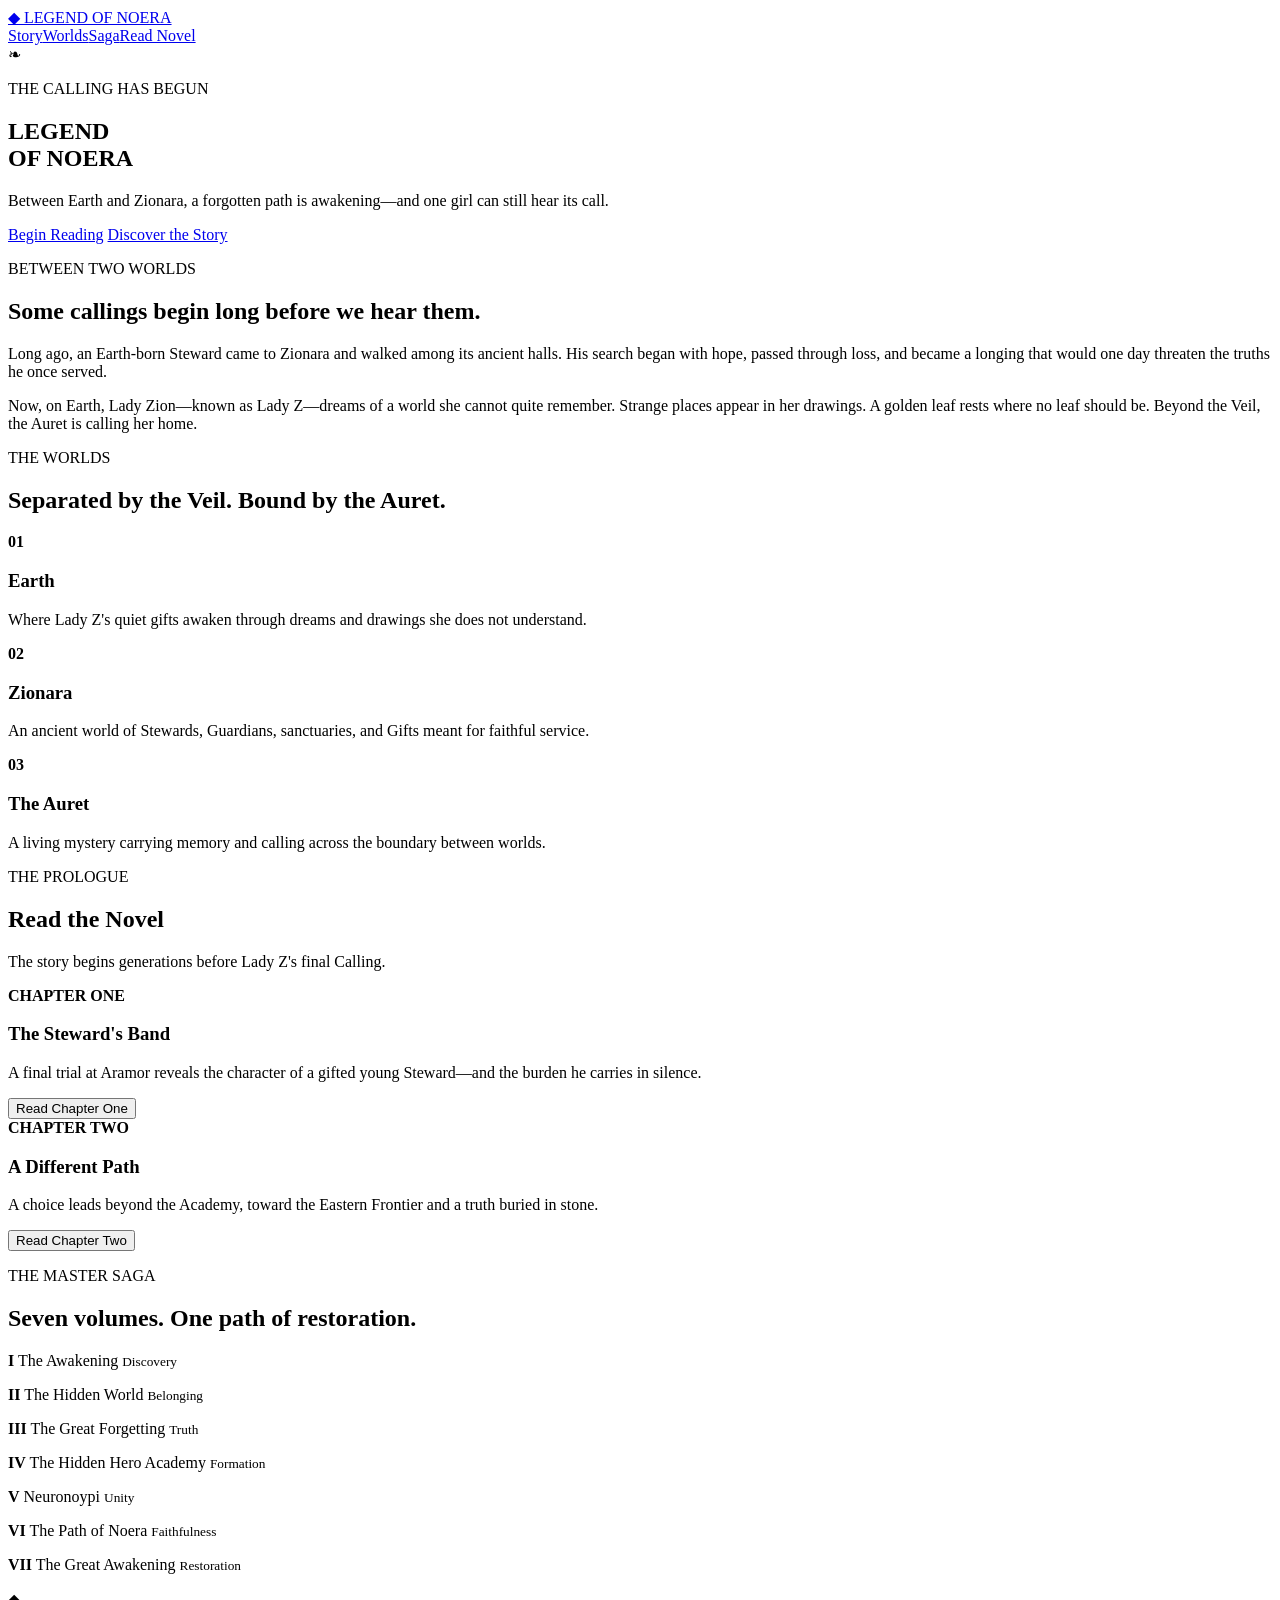
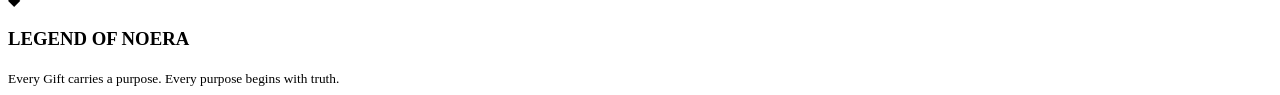
==== index.html @ 3224d9e4 "Add index.html for the Legend of Noera website" ====
<!doctype html><html lang="en"><head><meta charset="utf-8"><meta name="viewport" content="width=device-width,initial-scale=1"><meta name="theme-color" content="#071a21"><meta name="description" content="Official Legend of Noera website"><title>Legend of Noera</title><link rel="stylesheet" href="styles.css"></head><body>
<header><a href="#home">◆ LEGEND OF NOERA</a><nav><a href="#story">Story</a><a href="#worlds">Worlds</a><a href="#saga">Saga</a><a href="#read">Read Novel</a></nav></header>
<main><section id="home" class="hero"><div class="auret">❧</div><div><p class="eyebrow">THE CALLING HAS BEGUN</p><h1>LEGEND<br><span>OF NOERA</span></h1><p class="lead">Between Earth and Zionara, a forgotten path is awakening—and one girl can still hear its call.</p><p><a class="button" href="#read">Begin Reading</a> <a class="ghost" href="#story">Discover the Story</a></p></div></section>
<section id="story" class="light center"><p class="eyebrow">BETWEEN TWO WORLDS</p><h2>Some callings begin long before we hear them.</h2><p>Long ago, an Earth-born Steward came to Zionara and walked among its ancient halls. His search began with hope, passed through loss, and became a longing that would one day threaten the truths he once served.</p><p>Now, on Earth, Lady Zion—known as Lady Z—dreams of a world she cannot quite remember. Strange places appear in her drawings. A golden leaf rests where no leaf should be. Beyond the Veil, the Auret is calling her home.</p></section>
<section id="worlds" class="dark center"><p class="eyebrow">THE WORLDS</p><h2>Separated by the Veil. Bound by the Auret.</h2><div class="cards"><article><b>01</b><h3>Earth</h3><p>Where Lady Z's quiet gifts awaken through dreams and drawings she does not understand.</p></article><article><b>02</b><h3>Zionara</h3><p>An ancient world of Stewards, Guardians, sanctuaries, and Gifts meant for faithful service.</p></article><article><b>03</b><h3>The Auret</h3><p>A living mystery carrying memory and calling across the boundary between worlds.</p></article></div></section>
<section id="read" class="read center"><p class="eyebrow">THE PROLOGUE</p><h2>Read the Novel</h2><p>The story begins generations before Lady Z's final Calling.</p><div class="books"><article><b>CHAPTER ONE</b><h3>The Steward's Band</h3><p>A final trial at Aramor reveals the character of a gifted young Steward—and the burden he carries in silence.</p><button data-chapter="1">Read Chapter One</button></article><article><b>CHAPTER TWO</b><h3>A Different Path</h3><p>A choice leads beyond the Academy, toward the Eastern Frontier and a truth buried in stone.</p><button data-chapter="2">Read Chapter Two</button></article></div></section>
<section id="saga" class="light center"><p class="eyebrow">THE MASTER SAGA</p><h2>Seven volumes. One path of restoration.</h2><div class="volumes"><p><b>I</b> The Awakening <small>Discovery</small></p><p><b>II</b> The Hidden World <small>Belonging</small></p><p><b>III</b> The Great Forgetting <small>Truth</small></p><p><b>IV</b> The Hidden Hero Academy <small>Formation</small></p><p><b>V</b> Neuronoypi <small>Unity</small></p><p><b>VI</b> The Path of Noera <small>Faithfulness</small></p><p><b>VII</b> The Great Awakening <small>Restoration</small></p></div></section></main>
<dialog id="reader"><div class="reader-head"><div><small id="chapter-label"></small><h2 id="chapter-title"></h2></div><button id="close">×</button></div><div class="audio"><select id="voice"><option value="female-warm">Female — Warm</option><option value="female-clear">Female — Clear</option><option value="male-deep">Male — Deep</option><option value="male-gentle">Male — Gentle</option></select><button id="listen">▶ Listen</button><button id="pause">Pause</button><button id="stop">Stop</button></div><article id="page-text"></article><div class="pager"><button id="prev">← Previous</button><span id="page-count"></span><button id="next">Next →</button></div></dialog>
<footer>◆<h3>LEGEND OF NOERA</h3><small>Every Gift carries a purpose. Every purpose begins with truth.</small></footer><script src="app.js"></script></body></html>
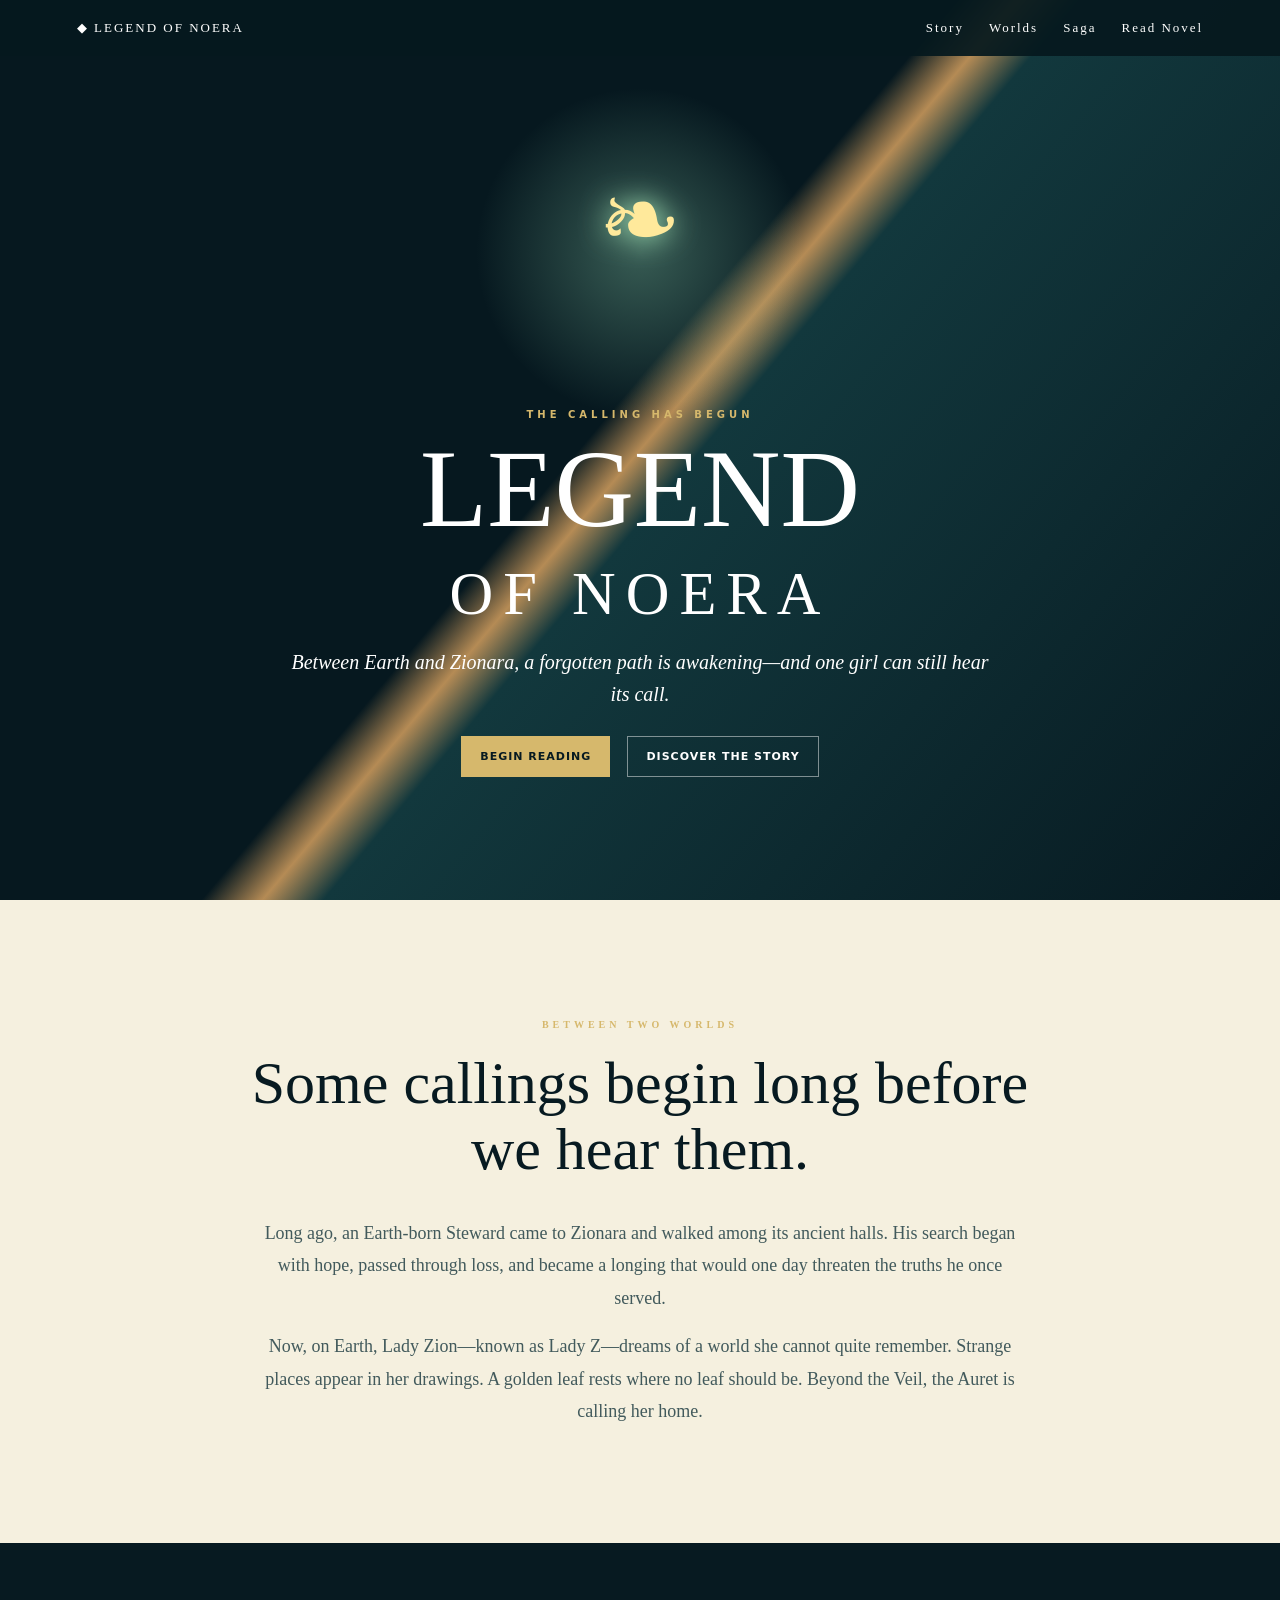
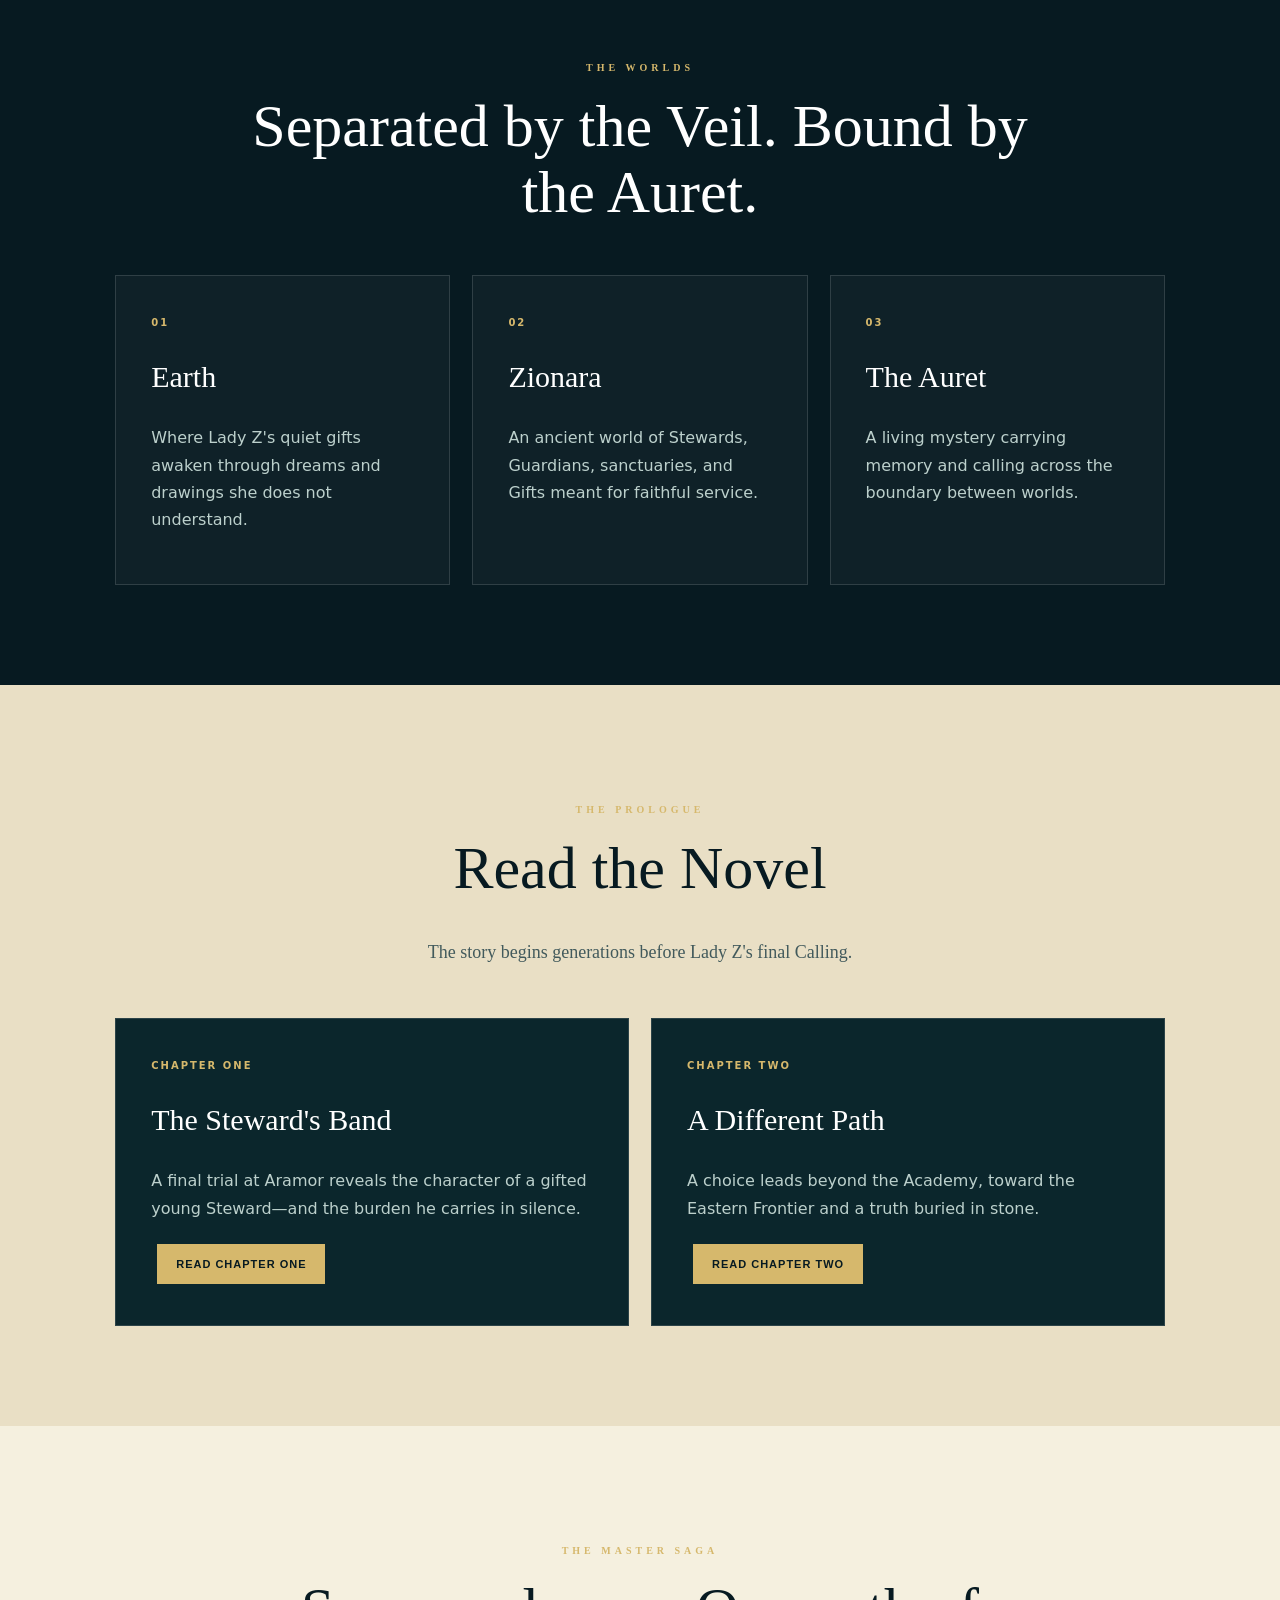
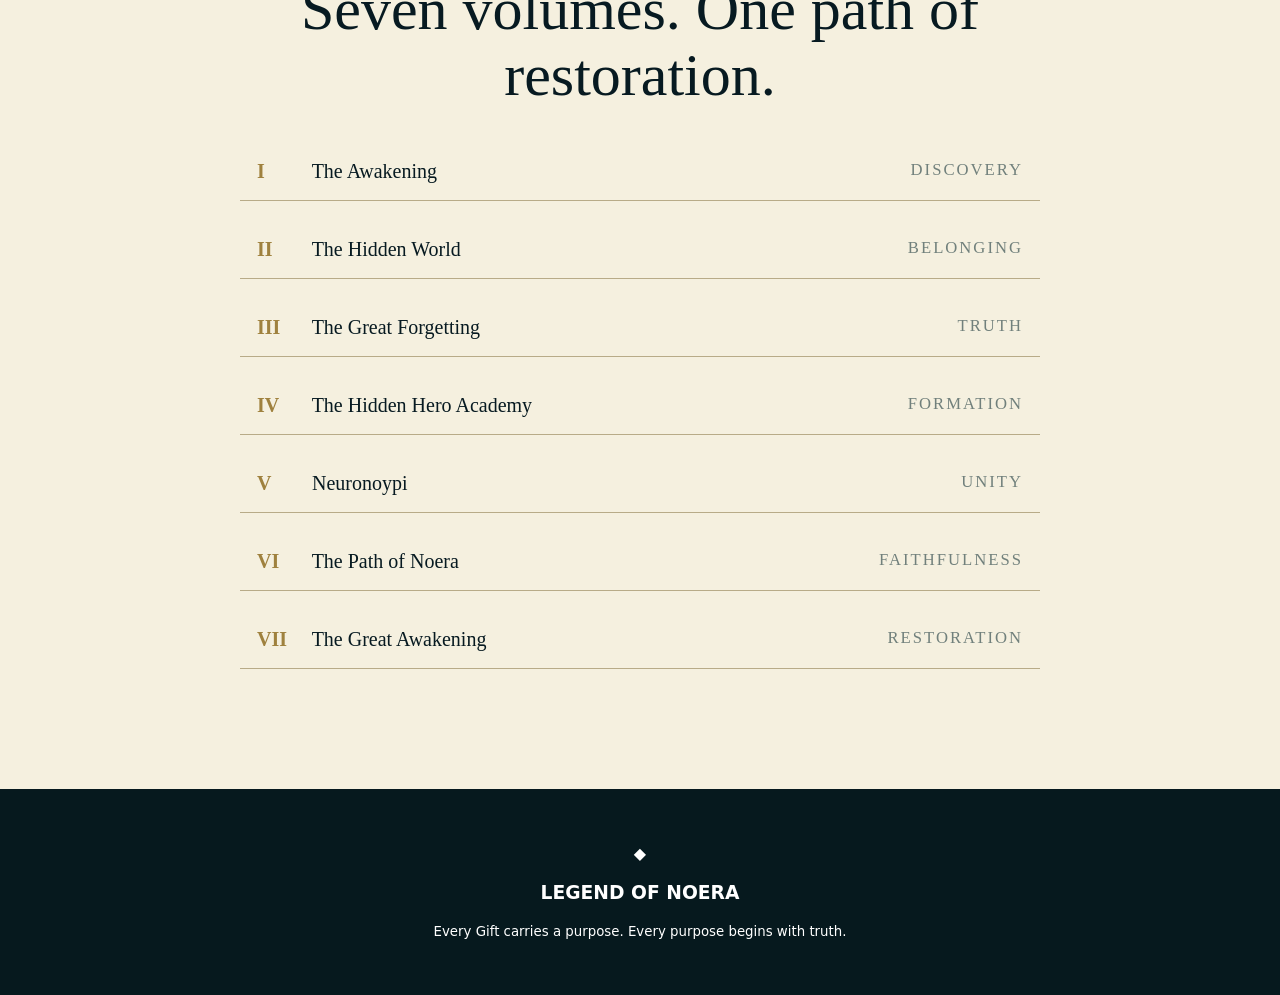
==== commit 647d9b27: "Add reliable audio controls and voice status" ====
--- a/index.html
+++ b/index.html
@@ -1,9 +1,9 @@
-<!doctype html><html lang="en"><head><meta charset="utf-8"><meta name="viewport" content="width=device-width,initial-scale=1"><meta name="theme-color" content="#071a21"><meta name="description" content="Official Legend of Noera website"><title>Legend of Noera</title><link rel="stylesheet" href="styles.css"></head><body>
+<!doctype html><html lang="en"><head><meta charset="utf-8"><meta name="viewport" content="width=device-width,initial-scale=1"><meta name="theme-color" content="#071a21"><meta name="description" content="Official Legend of Noera website"><title>Legend of Noera</title><link rel="stylesheet" href="styles.css"><link rel="stylesheet" href="reader-fixes.css"></head><body>
 <header><a href="#home">◆ LEGEND OF NOERA</a><nav><a href="#story">Story</a><a href="#worlds">Worlds</a><a href="#saga">Saga</a><a href="#read">Read Novel</a></nav></header>
 <main><section id="home" class="hero"><div class="auret">❧</div><div><p class="eyebrow">THE CALLING HAS BEGUN</p><h1>LEGEND<br><span>OF NOERA</span></h1><p class="lead">Between Earth and Zionara, a forgotten path is awakening—and one girl can still hear its call.</p><p><a class="button" href="#read">Begin Reading</a> <a class="ghost" href="#story">Discover the Story</a></p></div></section>
 <section id="story" class="light center"><p class="eyebrow">BETWEEN TWO WORLDS</p><h2>Some callings begin long before we hear them.</h2><p>Long ago, an Earth-born Steward came to Zionara and walked among its ancient halls. His search began with hope, passed through loss, and became a longing that would one day threaten the truths he once served.</p><p>Now, on Earth, Lady Zion—known as Lady Z—dreams of a world she cannot quite remember. Strange places appear in her drawings. A golden leaf rests where no leaf should be. Beyond the Veil, the Auret is calling her home.</p></section>
 <section id="worlds" class="dark center"><p class="eyebrow">THE WORLDS</p><h2>Separated by the Veil. Bound by the Auret.</h2><div class="cards"><article><b>01</b><h3>Earth</h3><p>Where Lady Z's quiet gifts awaken through dreams and drawings she does not understand.</p></article><article><b>02</b><h3>Zionara</h3><p>An ancient world of Stewards, Guardians, sanctuaries, and Gifts meant for faithful service.</p></article><article><b>03</b><h3>The Auret</h3><p>A living mystery carrying memory and calling across the boundary between worlds.</p></article></div></section>
 <section id="read" class="read center"><p class="eyebrow">THE PROLOGUE</p><h2>Read the Novel</h2><p>The story begins generations before Lady Z's final Calling.</p><div class="books"><article><b>CHAPTER ONE</b><h3>The Steward's Band</h3><p>A final trial at Aramor reveals the character of a gifted young Steward—and the burden he carries in silence.</p><button data-chapter="1">Read Chapter One</button></article><article><b>CHAPTER TWO</b><h3>A Different Path</h3><p>A choice leads beyond the Academy, toward the Eastern Frontier and a truth buried in stone.</p><button data-chapter="2">Read Chapter Two</button></article></div></section>
 <section id="saga" class="light center"><p class="eyebrow">THE MASTER SAGA</p><h2>Seven volumes. One path of restoration.</h2><div class="volumes"><p><b>I</b> The Awakening <small>Discovery</small></p><p><b>II</b> The Hidden World <small>Belonging</small></p><p><b>III</b> The Great Forgetting <small>Truth</small></p><p><b>IV</b> The Hidden Hero Academy <small>Formation</small></p><p><b>V</b> Neuronoypi <small>Unity</small></p><p><b>VI</b> The Path of Noera <small>Faithfulness</small></p><p><b>VII</b> The Great Awakening <small>Restoration</small></p></div></section></main>
-<dialog id="reader"><div class="reader-head"><div><small id="chapter-label"></small><h2 id="chapter-title"></h2></div><button id="close">×</button></div><div class="audio"><select id="voice"><option value="female-warm">Female — Warm</option><option value="female-clear">Female — Clear</option><option value="male-deep">Male — Deep</option><option value="male-gentle">Male — Gentle</option></select><button id="listen">▶ Listen</button><button id="pause">Pause</button><button id="stop">Stop</button></div><article id="page-text"></article><div class="pager"><button id="prev">← Previous</button><span id="page-count"></span><button id="next">Next →</button></div></dialog>
+<dialog id="reader"><div class="reader-head"><div><small id="chapter-label"></small><h2 id="chapter-title"></h2></div><button id="close" type="button" aria-label="Close reader">×</button></div><div class="audio"><select id="voice" aria-label="Choose narrator"><option value="female-warm">Female — Warm</option><option value="female-clear">Female — Clear</option><option value="male-deep">Male — Deep</option><option value="male-gentle">Male — Gentle</option></select><button id="listen" type="button">▶ Listen</button><button id="pause" type="button">Pause</button><button id="stop" type="button">Stop</button><small id="voice-note"></small></div><article id="page-text"></article><div class="pager"><button id="prev" type="button">← Previous</button><span id="page-count"></span><button id="next" type="button">Next →</button></div></dialog>
 <footer>◆<h3>LEGEND OF NOERA</h3><small>Every Gift carries a purpose. Every purpose begins with truth.</small></footer><script src="app.js"></script></body></html>
--- a/styles.css
+++ b/styles.css
@@ -0,0 +1 @@
+:root{--ink:#071a21;--gold:#d6b86c;--cream:#f5f0df}*{box-sizing:border-box}html{scroll-behavior:smooth}body{margin:0;background:var(--cream);color:var(--ink);font-family:system-ui,sans-serif}header{position:fixed;z-index:5;inset:0 0 auto;display:flex;justify-content:space-between;padding:20px 6vw;background:#06191eee}header a{color:white;text-decoration:none;font:13px Georgia;letter-spacing:2px}nav{display:flex;gap:25px}.hero{min-height:100svh;display:grid;place-items:center;text-align:center;color:white;padding:100px 22px 40px;background:radial-gradient(circle at 50% 28%,#9be5be55,transparent 18%),linear-gradient(130deg,#06181f 0 47%,#b58b55 50%,#12383d 53%,#071920 100%)}.auret{font-size:100px;color:#ffe99b;text-shadow:0 0 30px #baffcb}.eyebrow{color:var(--gold)!important;font-size:10px!important;font-weight:bold!important;letter-spacing:4px}.hero h1{font:clamp(55px,10vw,110px)/.8 Georgia;margin:25px}.hero h1 span{font-size:.55em;letter-spacing:10px}.lead{max-width:700px;font:italic 20px/1.6 Georgia}.button,.ghost,button{display:inline-block;padding:13px 18px;margin:6px;text-decoration:none;text-transform:uppercase;letter-spacing:1px;font-size:11px;font-weight:bold;cursor:pointer}.button,.books button{background:var(--gold);color:var(--ink);border:1px solid var(--gold)}.ghost{color:white;border:1px solid #ffffff77}.light,.dark,.read{padding:100px max(22px,9vw)}.center{text-align:center}.center>p{max-width:760px;margin:16px auto;font:18px/1.8 Georgia;color:#425a5c}.center h2{font:clamp(35px,5vw,60px)/1.1 Georgia;max-width:850px;margin:15px auto 35px}.dark{background:var(--ink);color:white}.cards,.books{display:grid;grid-template-columns:repeat(3,1fr);gap:22px;margin:50px auto 0;max-width:1100px;text-align:left}.cards article,.books article{padding:35px;border:1px solid #ffffff22;background:#ffffff08}.cards h3,.books h3{font:30px Georgia}.cards p,.books p{color:#bcd0cc;line-height:1.7}.cards b,.books b{font-size:10px;letter-spacing:2px;color:var(--gold)}.read{background:#e9dfc5}.books{grid-template-columns:repeat(2,1fr)}.books article{background:#0b262c;color:white}.volumes{max-width:800px;margin:auto;text-align:left}.volumes p{border-bottom:1px solid #b8ab88;padding:17px;font:20px Georgia}.volumes b{display:inline-block;width:50px;color:#9f813e}.volumes small{float:right;text-transform:uppercase;letter-spacing:2px;color:#71807c}footer{text-align:center;padding:55px;background:#06191e;color:white}dialog{width:min(820px,100%);height:94svh;border:0;padding:0;background:#fbf8ee}dialog::backdrop{background:#021014dd}.reader-head{display:flex;justify-content:space-between;padding:20px 28px;background:var(--ink);color:white}.reader-head h2{font:28px Georgia;margin:8px 0}.reader-head button{background:none;border:0;color:white;font-size:34px}.audio{padding:10px 20px;background:#eee6d3}.audio select,.audio button,.pager button{padding:9px;border:1px solid #a89c7c;background:white}.audio button{margin:2px}.audio #listen{background:var(--gold)}#page-text{height:calc(94svh - 220px);overflow:auto;padding:30px max(22px,7vw);font:18px/1.8 Georgia;white-space:pre-wrap}.pager{display:flex;justify-content:space-between;align-items:center;padding:10px 20px;background:#eee6d3}@media(max-width:700px){nav{display:none}.cards,.books{grid-template-columns:1fr}.light,.dark,.read{padding:75px 22px}.hero h1 span{letter-spacing:6px}.volumes small{float:none;display:block;margin:5px 0 0 50px}#page-text{font-size:17px}.audio{padding:8px}.audio select{max-width:145px}}
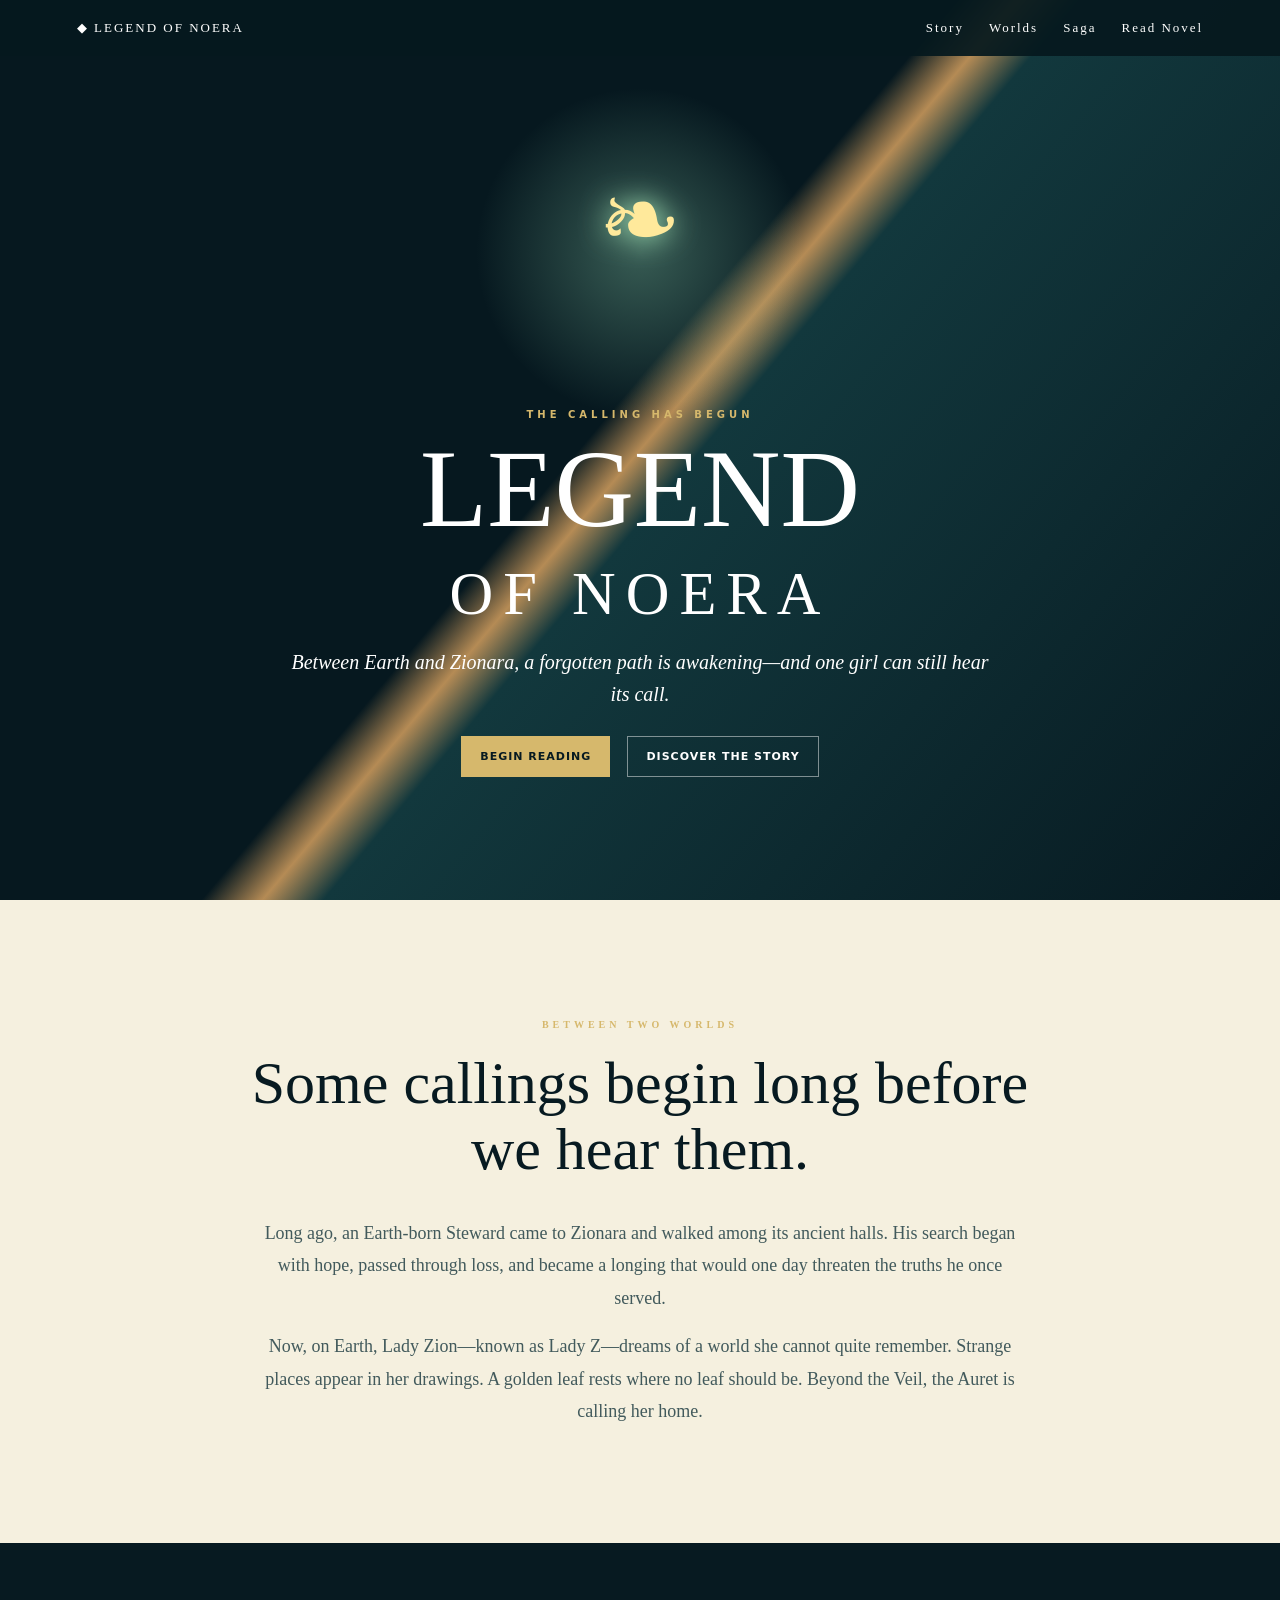
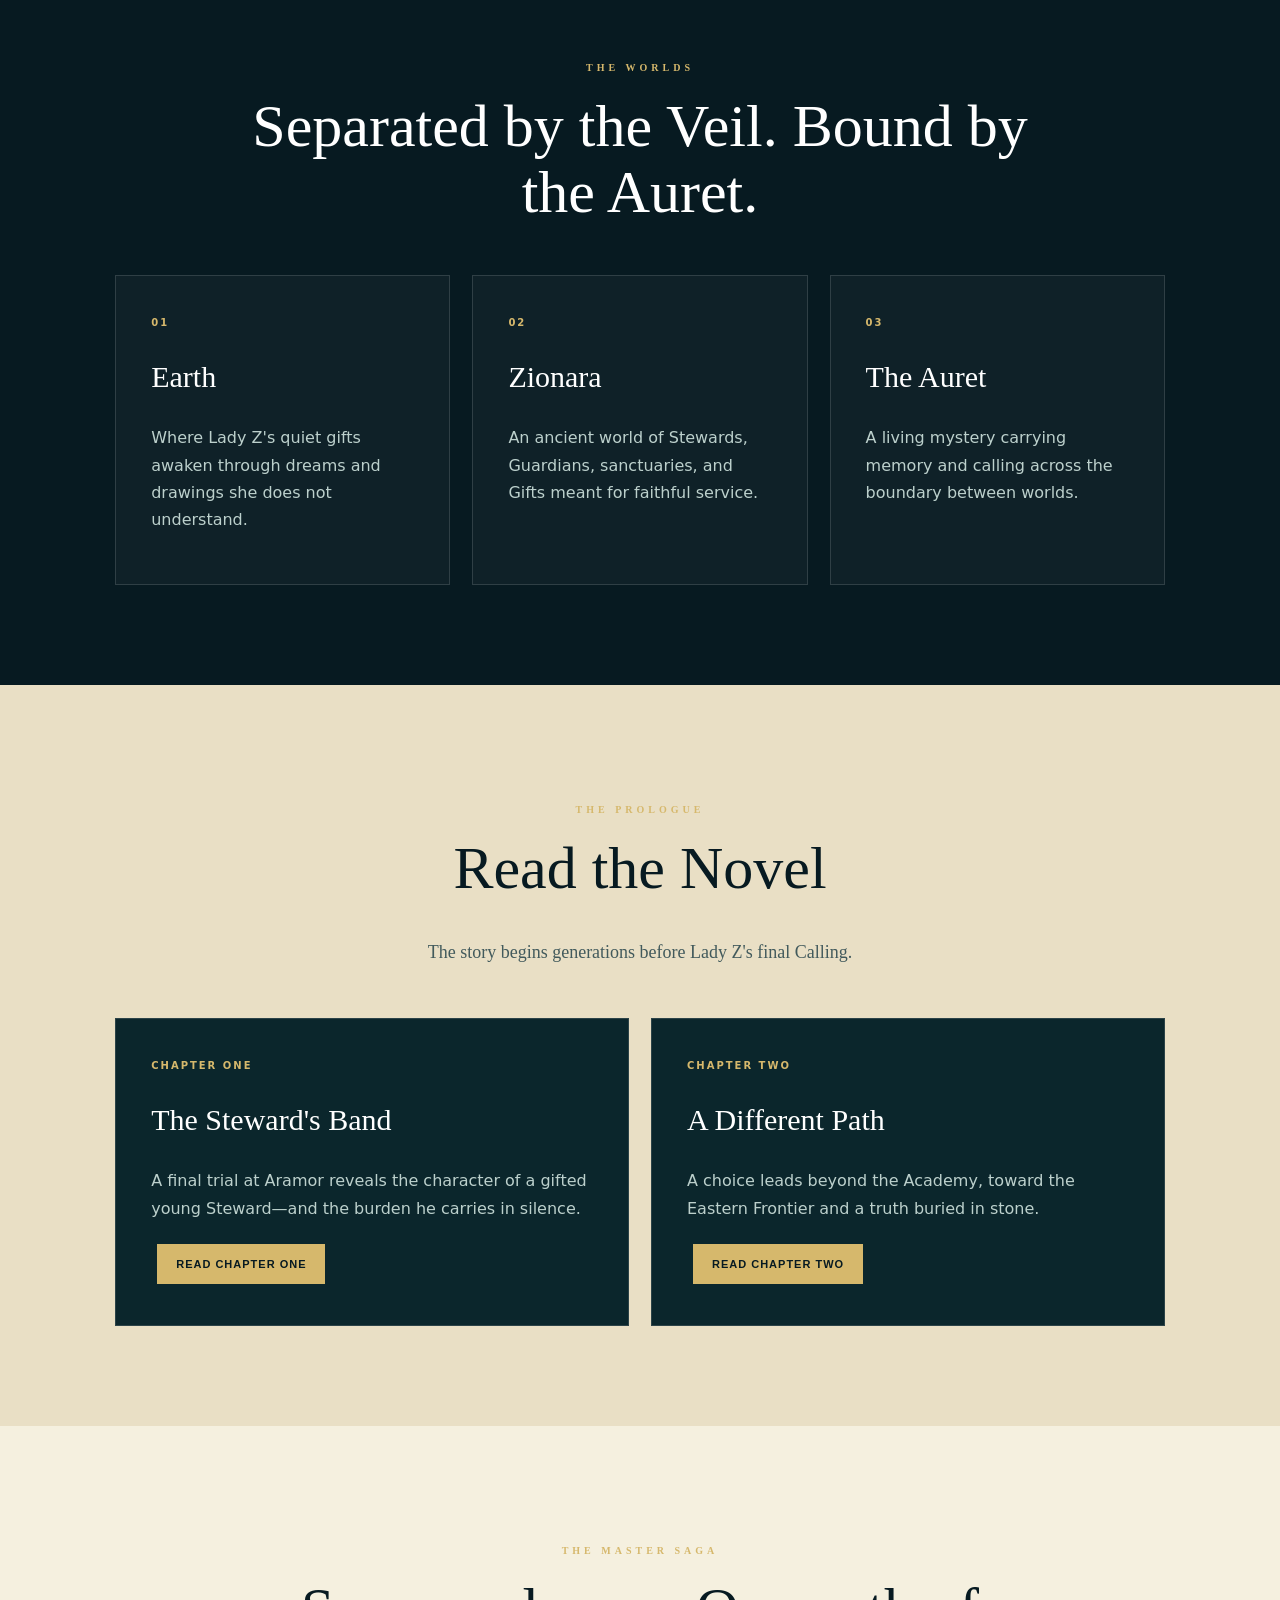
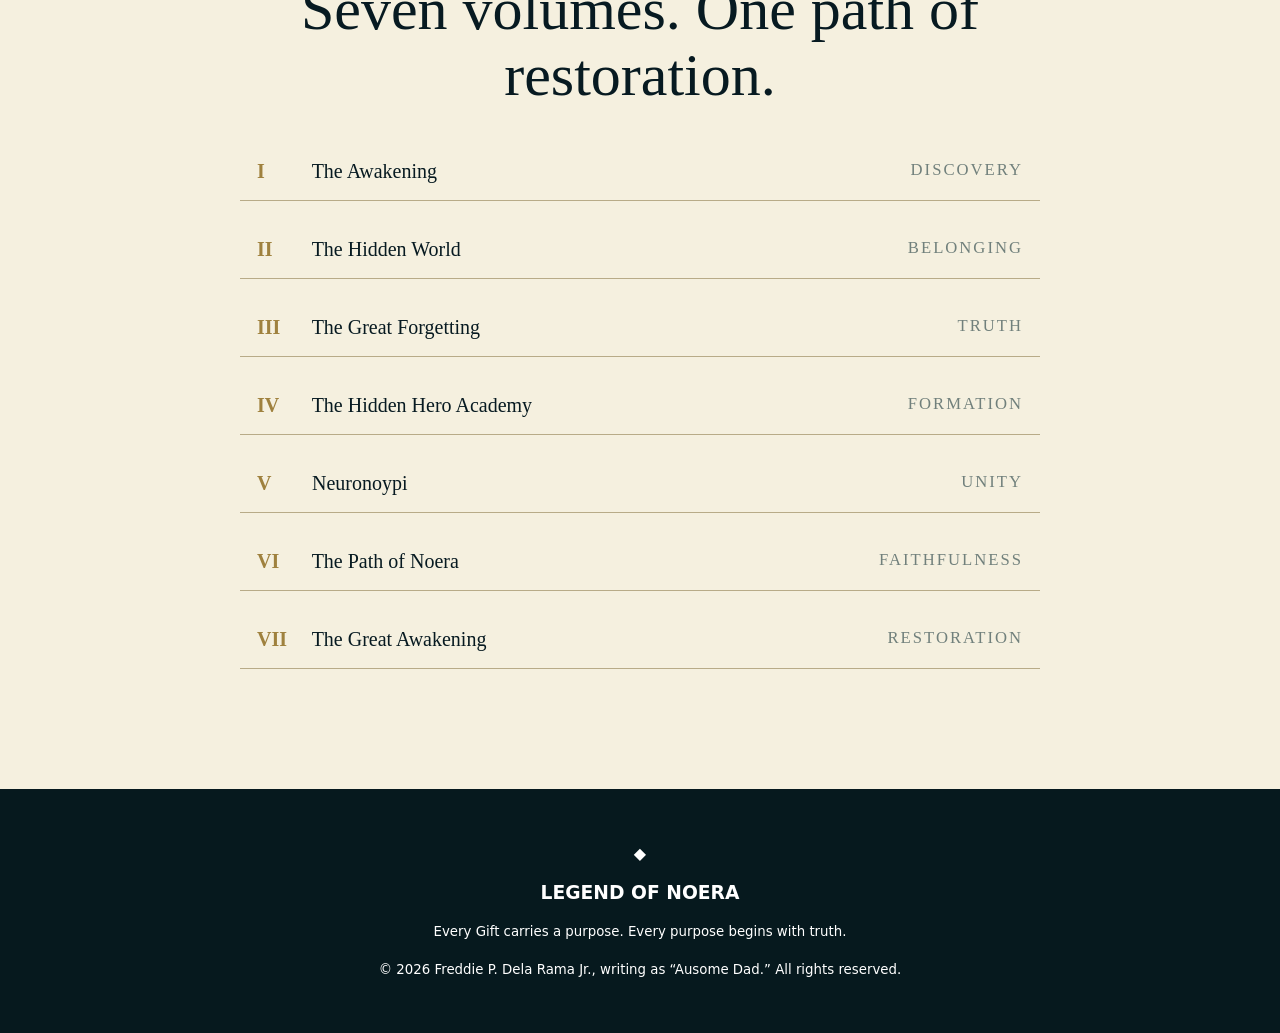
==== commit 67ab7c6b: "Add Ausome Dad copyright notice to index.html" ====
--- a/index.html
+++ b/index.html
@@ -6,4 +6,4 @@
 <section id="read" class="read center"><p class="eyebrow">THE PROLOGUE</p><h2>Read the Novel</h2><p>The story begins generations before Lady Z's final Calling.</p><div class="books"><article><b>CHAPTER ONE</b><h3>The Steward's Band</h3><p>A final trial at Aramor reveals the character of a gifted young Steward—and the burden he carries in silence.</p><button data-chapter="1">Read Chapter One</button></article><article><b>CHAPTER TWO</b><h3>A Different Path</h3><p>A choice leads beyond the Academy, toward the Eastern Frontier and a truth buried in stone.</p><button data-chapter="2">Read Chapter Two</button></article></div></section>
 <section id="saga" class="light center"><p class="eyebrow">THE MASTER SAGA</p><h2>Seven volumes. One path of restoration.</h2><div class="volumes"><p><b>I</b> The Awakening <small>Discovery</small></p><p><b>II</b> The Hidden World <small>Belonging</small></p><p><b>III</b> The Great Forgetting <small>Truth</small></p><p><b>IV</b> The Hidden Hero Academy <small>Formation</small></p><p><b>V</b> Neuronoypi <small>Unity</small></p><p><b>VI</b> The Path of Noera <small>Faithfulness</small></p><p><b>VII</b> The Great Awakening <small>Restoration</small></p></div></section></main>
 <dialog id="reader"><div class="reader-head"><div><small id="chapter-label"></small><h2 id="chapter-title"></h2></div><button id="close" type="button" aria-label="Close reader">×</button></div><div class="audio"><select id="voice" aria-label="Choose narrator"><option value="female-warm">Female — Warm</option><option value="female-clear">Female — Clear</option><option value="male-deep">Male — Deep</option><option value="male-gentle">Male — Gentle</option></select><button id="listen" type="button">▶ Listen</button><button id="pause" type="button">Pause</button><button id="stop" type="button">Stop</button><small id="voice-note"></small></div><article id="page-text"></article><div class="pager"><button id="prev" type="button">← Previous</button><span id="page-count"></span><button id="next" type="button">Next →</button></div></dialog>
-<footer>◆<h3>LEGEND OF NOERA</h3><small>Every Gift carries a purpose. Every purpose begins with truth.</small></footer><script src="app.js"></script></body></html>
+<footer>◆<h3>LEGEND OF NOERA</h3><small>Every Gift carries a purpose. Every purpose begins with truth.<br><br>© 2026 Freddie P. Dela Rama Jr., writing as “Ausome Dad.” All rights reserved.</small></footer><script src="app.js"></script></body></html>
--- a/reader-fixes.css
+++ b/reader-fixes.css
@@ -0,0 +1,4 @@
+.audio{display:flex;align-items:center;gap:4px;flex-wrap:wrap}
+.audio #voice-note{flex-basis:100%;display:block;color:#5a624f;line-height:1.4;padding:3px 5px}
+#page-text{height:calc(94svh - 250px)}
+button:disabled{opacity:.45;cursor:not-allowed}
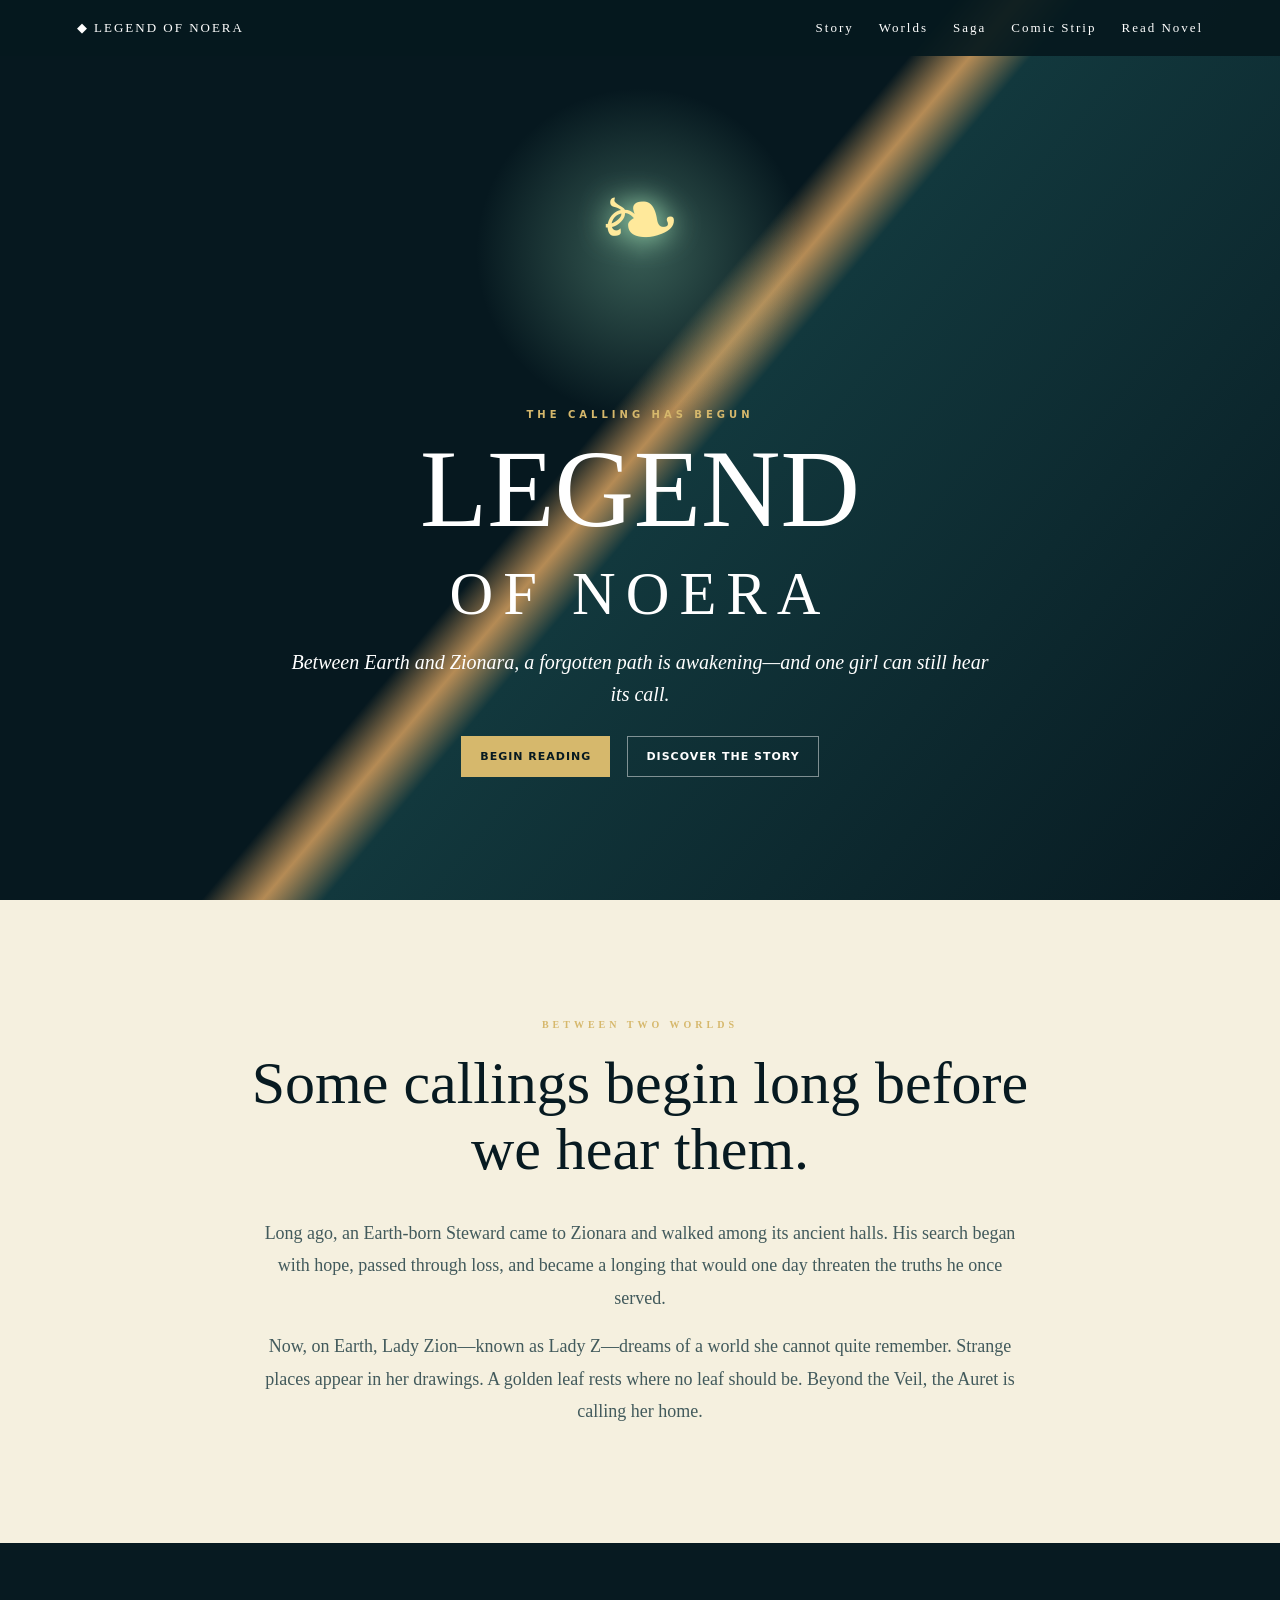
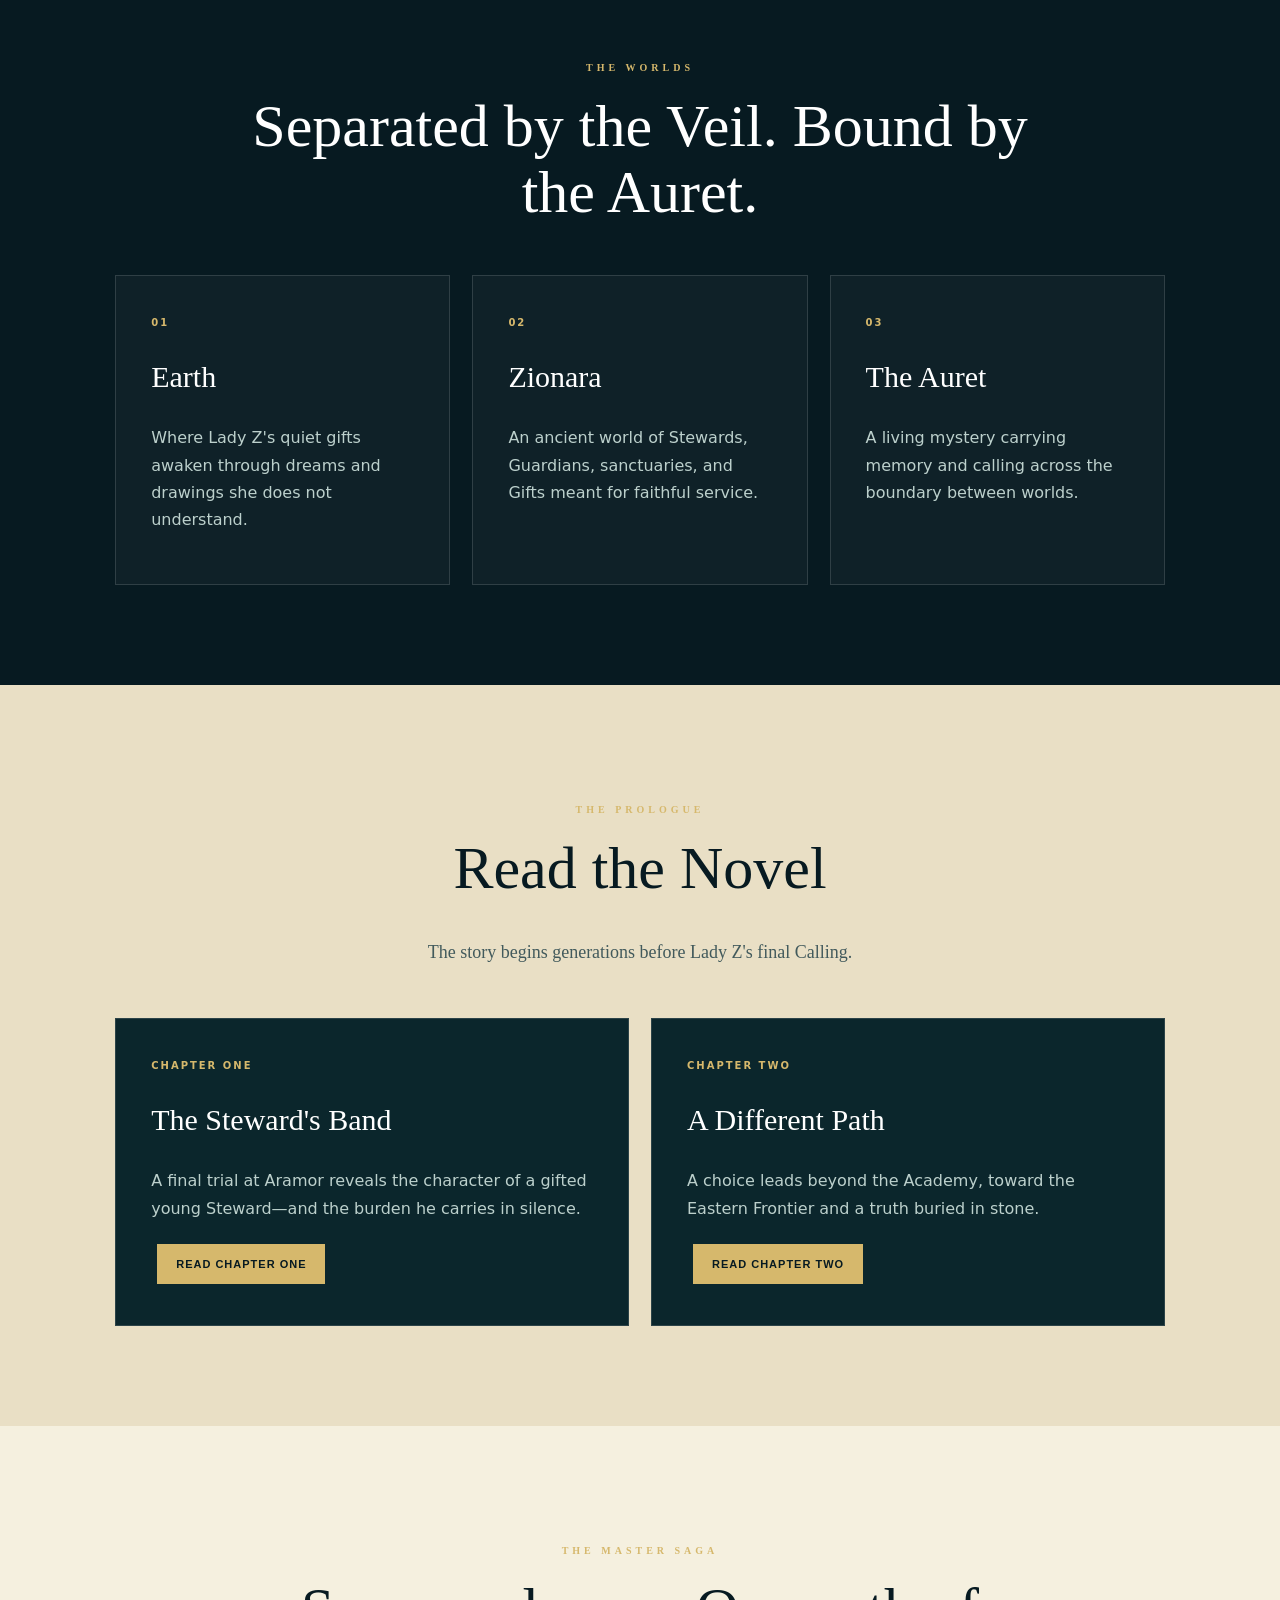
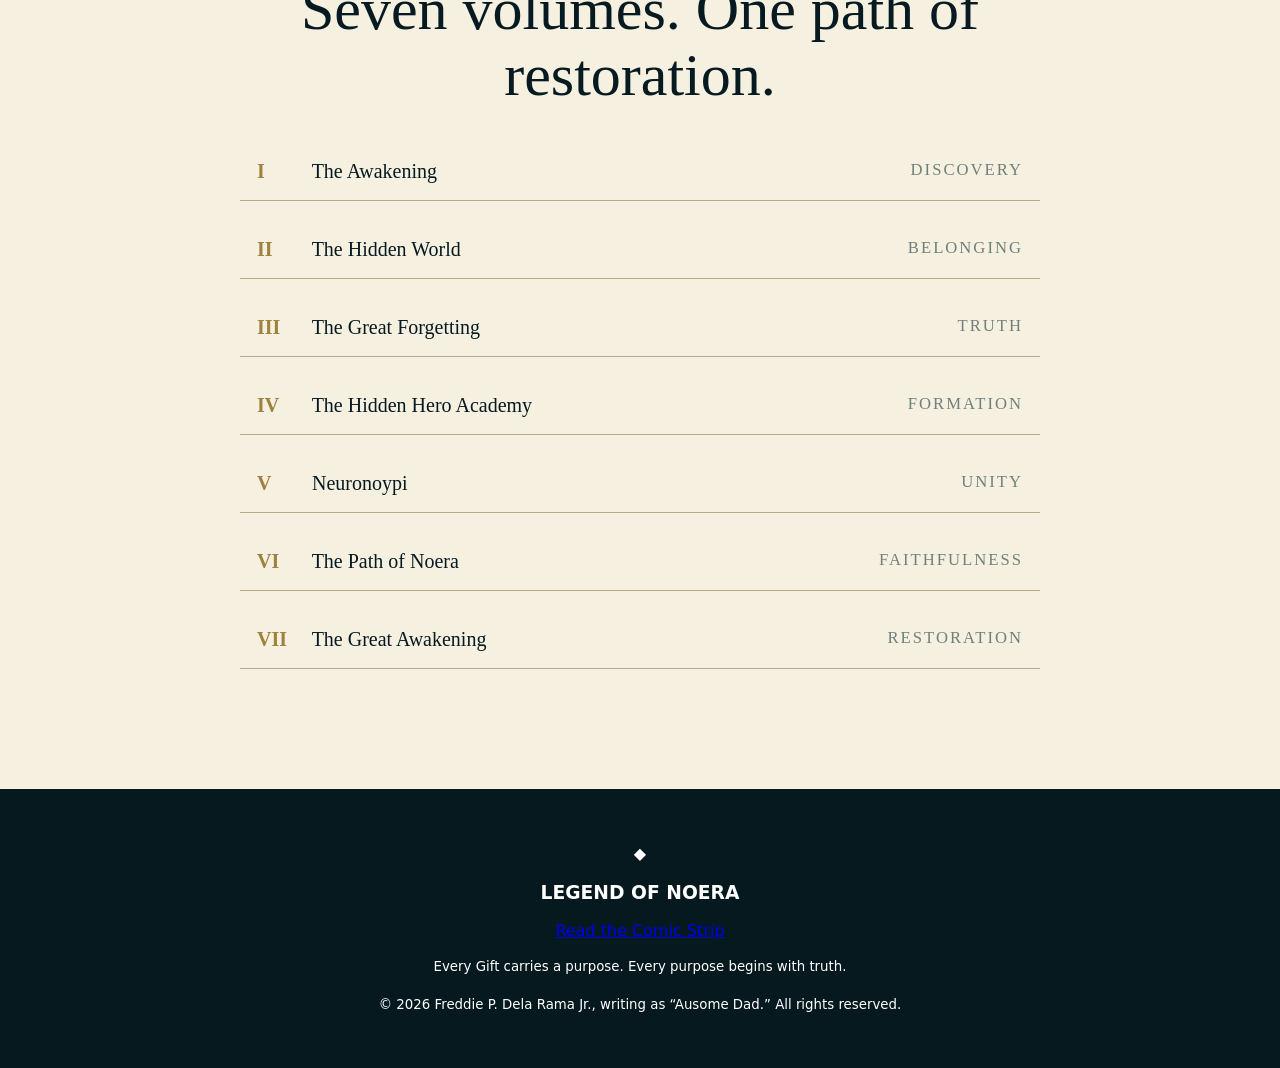
==== commit 21bce802: "Add Comic Strip navigation to the main website" ====
--- a/index.html
+++ b/index.html
@@ -1,9 +1,9 @@
 <!doctype html><html lang="en"><head><meta charset="utf-8"><meta name="viewport" content="width=device-width,initial-scale=1"><meta name="theme-color" content="#071a21"><meta name="description" content="Official Legend of Noera website"><title>Legend of Noera</title><link rel="stylesheet" href="styles.css"><link rel="stylesheet" href="reader-fixes.css"></head><body>
-<header><a href="#home">◆ LEGEND OF NOERA</a><nav><a href="#story">Story</a><a href="#worlds">Worlds</a><a href="#saga">Saga</a><a href="#read">Read Novel</a></nav></header>
+<header><a href="#home">◆ LEGEND OF NOERA</a><nav><a href="#story">Story</a><a href="#worlds">Worlds</a><a href="#saga">Saga</a><a href="comic.html">Comic Strip</a><a href="#read">Read Novel</a></nav></header>
 <main><section id="home" class="hero"><div class="auret">❧</div><div><p class="eyebrow">THE CALLING HAS BEGUN</p><h1>LEGEND<br><span>OF NOERA</span></h1><p class="lead">Between Earth and Zionara, a forgotten path is awakening—and one girl can still hear its call.</p><p><a class="button" href="#read">Begin Reading</a> <a class="ghost" href="#story">Discover the Story</a></p></div></section>
 <section id="story" class="light center"><p class="eyebrow">BETWEEN TWO WORLDS</p><h2>Some callings begin long before we hear them.</h2><p>Long ago, an Earth-born Steward came to Zionara and walked among its ancient halls. His search began with hope, passed through loss, and became a longing that would one day threaten the truths he once served.</p><p>Now, on Earth, Lady Zion—known as Lady Z—dreams of a world she cannot quite remember. Strange places appear in her drawings. A golden leaf rests where no leaf should be. Beyond the Veil, the Auret is calling her home.</p></section>
 <section id="worlds" class="dark center"><p class="eyebrow">THE WORLDS</p><h2>Separated by the Veil. Bound by the Auret.</h2><div class="cards"><article><b>01</b><h3>Earth</h3><p>Where Lady Z's quiet gifts awaken through dreams and drawings she does not understand.</p></article><article><b>02</b><h3>Zionara</h3><p>An ancient world of Stewards, Guardians, sanctuaries, and Gifts meant for faithful service.</p></article><article><b>03</b><h3>The Auret</h3><p>A living mystery carrying memory and calling across the boundary between worlds.</p></article></div></section>
 <section id="read" class="read center"><p class="eyebrow">THE PROLOGUE</p><h2>Read the Novel</h2><p>The story begins generations before Lady Z's final Calling.</p><div class="books"><article><b>CHAPTER ONE</b><h3>The Steward's Band</h3><p>A final trial at Aramor reveals the character of a gifted young Steward—and the burden he carries in silence.</p><button data-chapter="1">Read Chapter One</button></article><article><b>CHAPTER TWO</b><h3>A Different Path</h3><p>A choice leads beyond the Academy, toward the Eastern Frontier and a truth buried in stone.</p><button data-chapter="2">Read Chapter Two</button></article></div></section>
 <section id="saga" class="light center"><p class="eyebrow">THE MASTER SAGA</p><h2>Seven volumes. One path of restoration.</h2><div class="volumes"><p><b>I</b> The Awakening <small>Discovery</small></p><p><b>II</b> The Hidden World <small>Belonging</small></p><p><b>III</b> The Great Forgetting <small>Truth</small></p><p><b>IV</b> The Hidden Hero Academy <small>Formation</small></p><p><b>V</b> Neuronoypi <small>Unity</small></p><p><b>VI</b> The Path of Noera <small>Faithfulness</small></p><p><b>VII</b> The Great Awakening <small>Restoration</small></p></div></section></main>
 <dialog id="reader"><div class="reader-head"><div><small id="chapter-label"></small><h2 id="chapter-title"></h2></div><button id="close" type="button" aria-label="Close reader">×</button></div><div class="audio"><select id="voice" aria-label="Choose narrator"><option value="female-warm">Female — Warm</option><option value="female-clear">Female — Clear</option><option value="male-deep">Male — Deep</option><option value="male-gentle">Male — Gentle</option></select><button id="listen" type="button">▶ Listen</button><button id="pause" type="button">Pause</button><button id="stop" type="button">Stop</button><small id="voice-note"></small></div><article id="page-text"></article><div class="pager"><button id="prev" type="button">← Previous</button><span id="page-count"></span><button id="next" type="button">Next →</button></div></dialog>
-<footer>◆<h3>LEGEND OF NOERA</h3><small>Every Gift carries a purpose. Every purpose begins with truth.<br><br>© 2026 Freddie P. Dela Rama Jr., writing as “Ausome Dad.” All rights reserved.</small></footer><script src="app.js"></script></body></html>
+<footer>◆<h3>LEGEND OF NOERA</h3><p><a href="comic.html">Read the Comic Strip</a></p><small>Every Gift carries a purpose. Every purpose begins with truth.<br><br>© 2026 Freddie P. Dela Rama Jr., writing as “Ausome Dad.” All rights reserved.</small></footer><script src="app.js"></script></body></html>
--- a/reader-fixes.css
+++ b/reader-fixes.css
@@ -1,4 +1,9 @@
-.audio{display:flex;align-items:center;gap:4px;flex-wrap:wrap}
+.audio{display:flex;align-items:center;gap:6px;flex-wrap:wrap}
+.audio select,.audio button{min-height:40px}
+.audio #speed{min-width:76px}
+.audio .auto-next{display:inline-flex;align-items:center;gap:6px;padding:8px 4px;font-size:.9rem;white-space:nowrap}
+.audio .auto-next input{width:18px;height:18px}
 .audio #voice-note{flex-basis:100%;display:block;color:#5a624f;line-height:1.4;padding:3px 5px}
-#page-text{height:calc(94svh - 250px)}
+#page-text{height:calc(94svh - 270px)}
 button:disabled{opacity:.45;cursor:not-allowed}
+@media(max-width:640px){.audio select{flex:1 1 140px}.audio button{flex:1 1 90px}.audio .auto-next{flex-basis:100%}#page-text{height:calc(94svh - 340px)}}
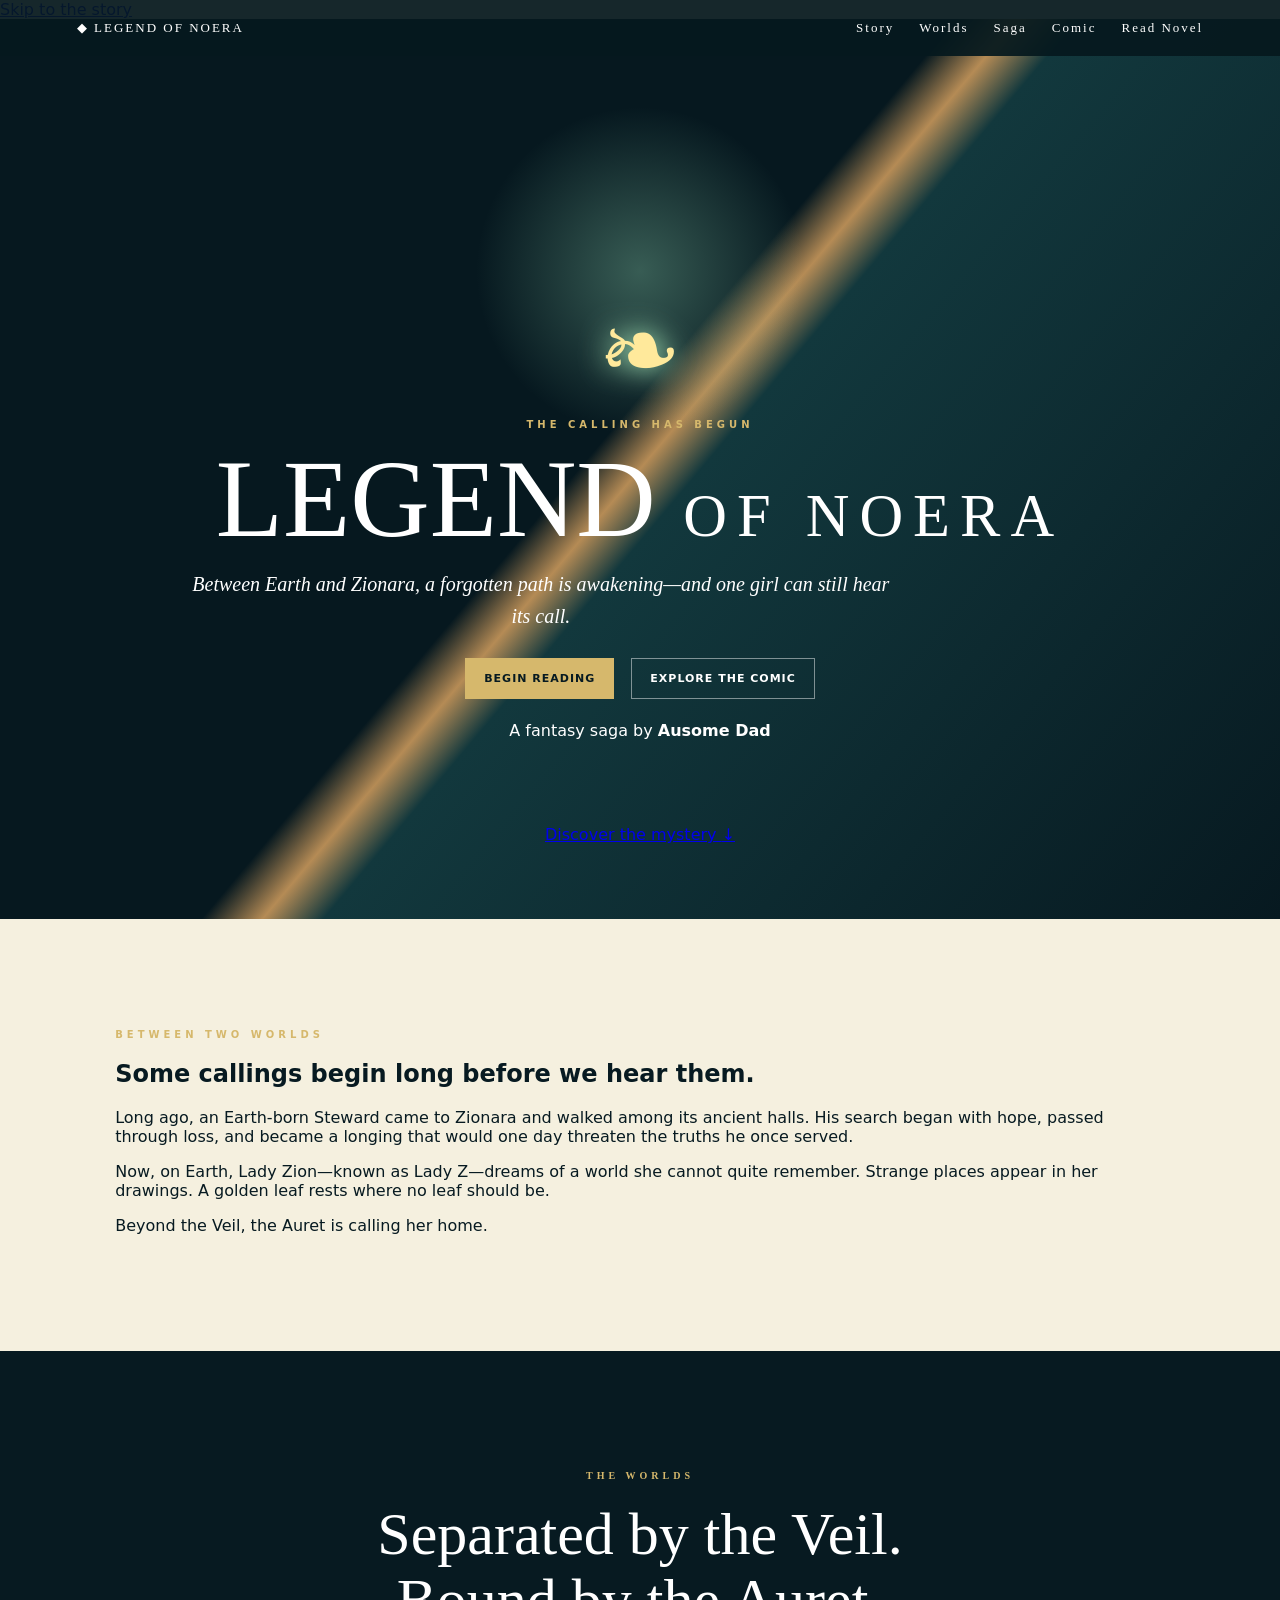
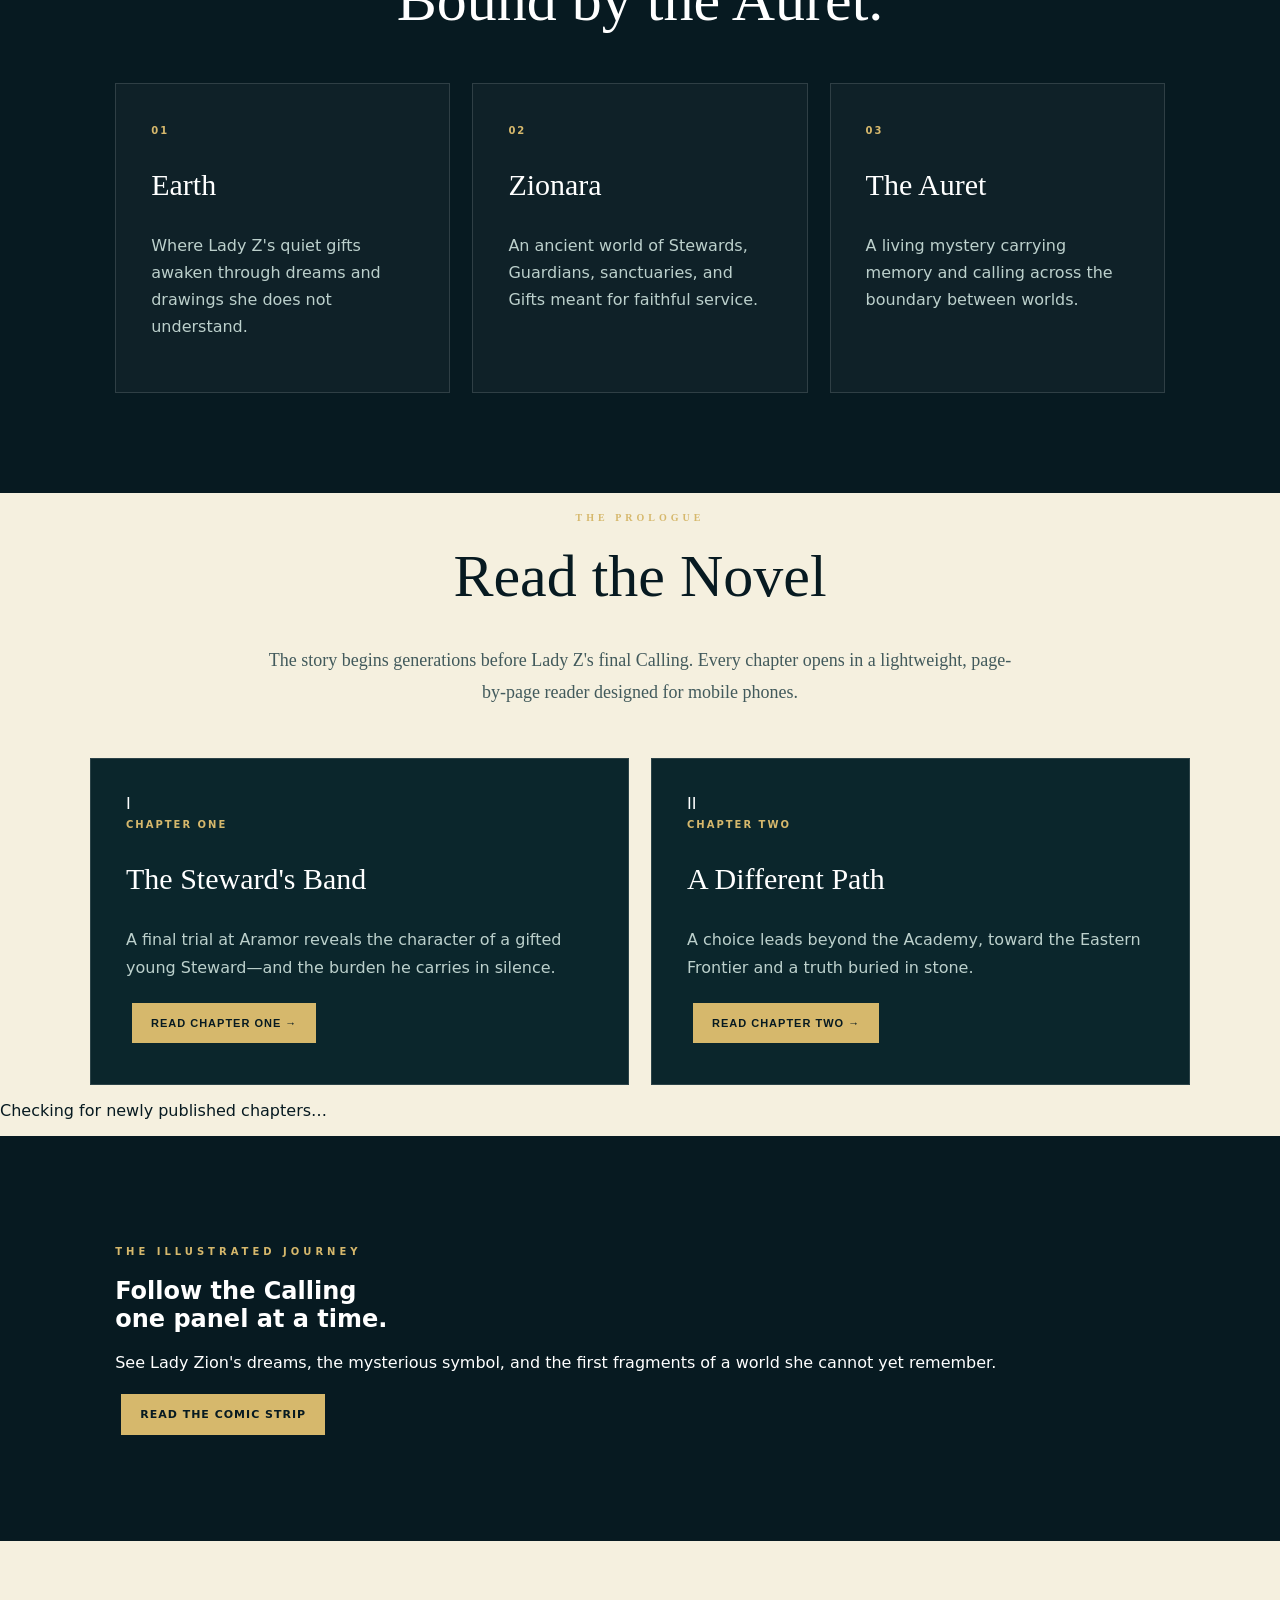
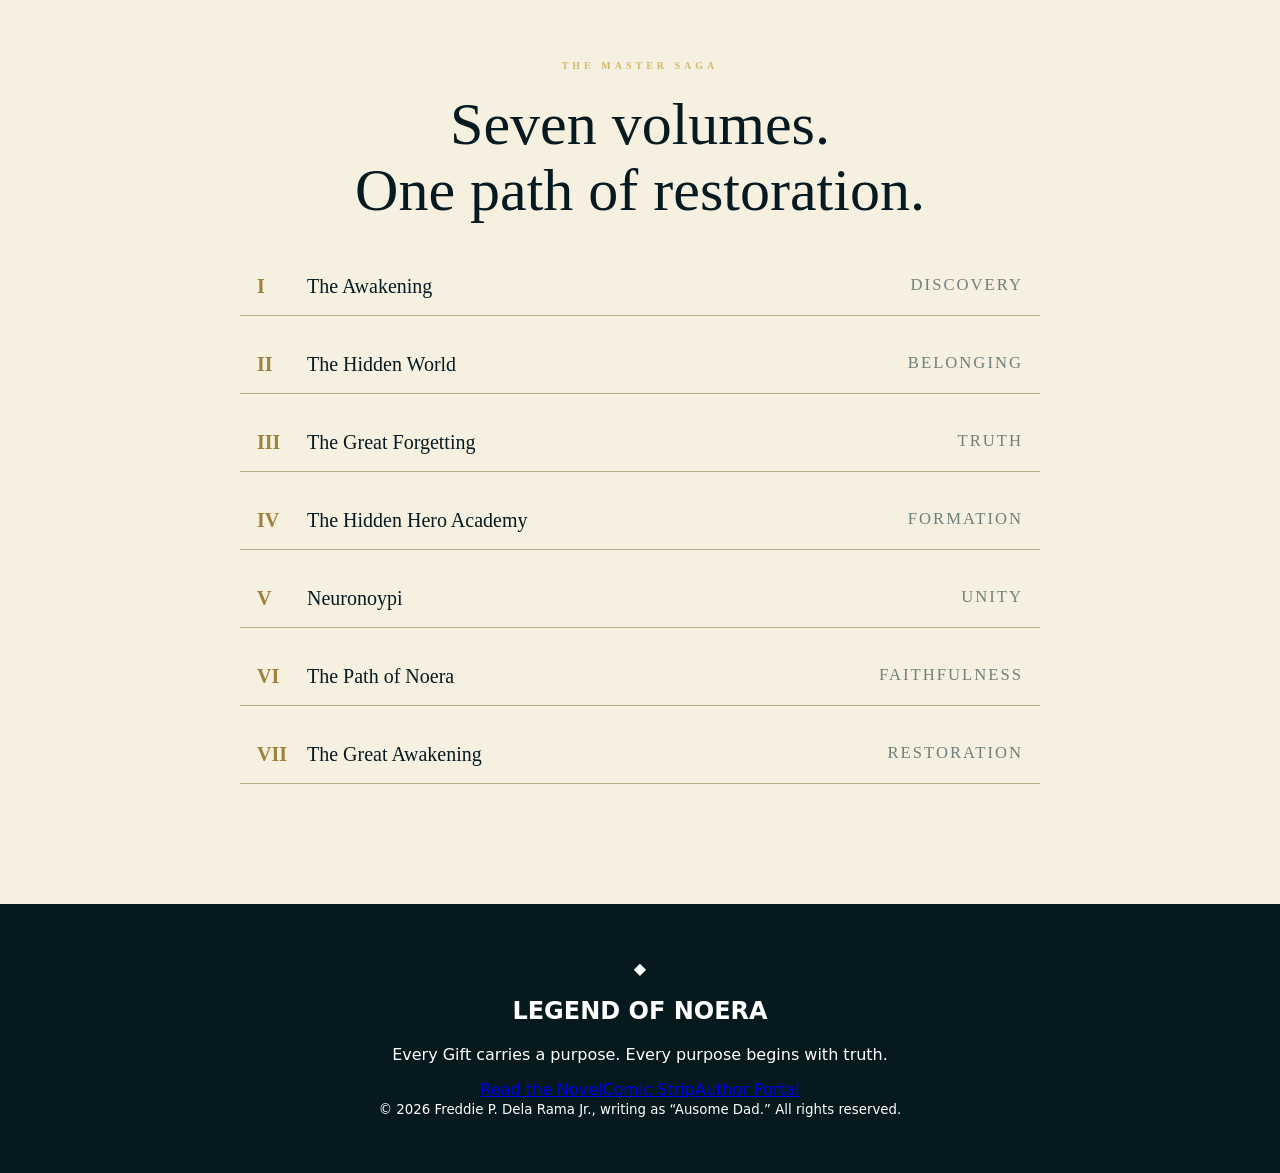
==== commit 6cec3428: "Refine the Legend of Noera homepage" ====
--- a/index.html
+++ b/index.html
@@ -1,9 +1,175 @@
-<!doctype html><html lang="en"><head><meta charset="utf-8"><meta name="viewport" content="width=device-width,initial-scale=1"><meta name="theme-color" content="#071a21"><meta name="description" content="Official Legend of Noera website"><title>Legend of Noera</title><link rel="stylesheet" href="styles.css"><link rel="stylesheet" href="reader-fixes.css"></head><body>
-<header><a href="#home">◆ LEGEND OF NOERA</a><nav><a href="#story">Story</a><a href="#worlds">Worlds</a><a href="#saga">Saga</a><a href="comic.html">Comic Strip</a><a href="#read">Read Novel</a></nav></header>
-<main><section id="home" class="hero"><div class="auret">❧</div><div><p class="eyebrow">THE CALLING HAS BEGUN</p><h1>LEGEND<br><span>OF NOERA</span></h1><p class="lead">Between Earth and Zionara, a forgotten path is awakening—and one girl can still hear its call.</p><p><a class="button" href="#read">Begin Reading</a> <a class="ghost" href="#story">Discover the Story</a></p></div></section>
-<section id="story" class="light center"><p class="eyebrow">BETWEEN TWO WORLDS</p><h2>Some callings begin long before we hear them.</h2><p>Long ago, an Earth-born Steward came to Zionara and walked among its ancient halls. His search began with hope, passed through loss, and became a longing that would one day threaten the truths he once served.</p><p>Now, on Earth, Lady Zion—known as Lady Z—dreams of a world she cannot quite remember. Strange places appear in her drawings. A golden leaf rests where no leaf should be. Beyond the Veil, the Auret is calling her home.</p></section>
-<section id="worlds" class="dark center"><p class="eyebrow">THE WORLDS</p><h2>Separated by the Veil. Bound by the Auret.</h2><div class="cards"><article><b>01</b><h3>Earth</h3><p>Where Lady Z's quiet gifts awaken through dreams and drawings she does not understand.</p></article><article><b>02</b><h3>Zionara</h3><p>An ancient world of Stewards, Guardians, sanctuaries, and Gifts meant for faithful service.</p></article><article><b>03</b><h3>The Auret</h3><p>A living mystery carrying memory and calling across the boundary between worlds.</p></article></div></section>
-<section id="read" class="read center"><p class="eyebrow">THE PROLOGUE</p><h2>Read the Novel</h2><p>The story begins generations before Lady Z's final Calling.</p><div class="books"><article><b>CHAPTER ONE</b><h3>The Steward's Band</h3><p>A final trial at Aramor reveals the character of a gifted young Steward—and the burden he carries in silence.</p><button data-chapter="1">Read Chapter One</button></article><article><b>CHAPTER TWO</b><h3>A Different Path</h3><p>A choice leads beyond the Academy, toward the Eastern Frontier and a truth buried in stone.</p><button data-chapter="2">Read Chapter Two</button></article></div></section>
-<section id="saga" class="light center"><p class="eyebrow">THE MASTER SAGA</p><h2>Seven volumes. One path of restoration.</h2><div class="volumes"><p><b>I</b> The Awakening <small>Discovery</small></p><p><b>II</b> The Hidden World <small>Belonging</small></p><p><b>III</b> The Great Forgetting <small>Truth</small></p><p><b>IV</b> The Hidden Hero Academy <small>Formation</small></p><p><b>V</b> Neuronoypi <small>Unity</small></p><p><b>VI</b> The Path of Noera <small>Faithfulness</small></p><p><b>VII</b> The Great Awakening <small>Restoration</small></p></div></section></main>
-<dialog id="reader"><div class="reader-head"><div><small id="chapter-label"></small><h2 id="chapter-title"></h2></div><button id="close" type="button" aria-label="Close reader">×</button></div><div class="audio"><select id="voice" aria-label="Choose narrator"><option value="female-warm">Female — Warm</option><option value="female-clear">Female — Clear</option><option value="male-deep">Male — Deep</option><option value="male-gentle">Male — Gentle</option></select><button id="listen" type="button">▶ Listen</button><button id="pause" type="button">Pause</button><button id="stop" type="button">Stop</button><small id="voice-note"></small></div><article id="page-text"></article><div class="pager"><button id="prev" type="button">← Previous</button><span id="page-count"></span><button id="next" type="button">Next →</button></div></dialog>
-<footer>◆<h3>LEGEND OF NOERA</h3><p><a href="comic.html">Read the Comic Strip</a></p><small>Every Gift carries a purpose. Every purpose begins with truth.<br><br>© 2026 Freddie P. Dela Rama Jr., writing as “Ausome Dad.” All rights reserved.</small></footer><script src="app.js"></script></body></html>
+<!doctype html>
+<html lang="en">
+<head>
+  <meta charset="utf-8">
+  <meta name="viewport" content="width=device-width,initial-scale=1,viewport-fit=cover">
+  <meta name="theme-color" content="#06191e">
+  <meta name="description" content="The official website of Legend of Noera, a fantasy saga by Ausome Dad.">
+  <title>Legend of Noera — Official Website</title>
+  <link rel="stylesheet" href="styles.css?v=20260713-2">
+  <link rel="stylesheet" href="reader-fixes.css?v=20260713-2">
+</head>
+<body>
+  <a class="skip-link" href="#main">Skip to the story</a>
+
+  <header class="site-header">
+    <a class="brand" href="#home" aria-label="Legend of Noera home"><span>◆</span> LEGEND OF NOERA</a>
+    <nav aria-label="Main navigation">
+      <a href="#story">Story</a>
+      <a href="#worlds">Worlds</a>
+      <a href="#saga">Saga</a>
+      <a href="comic.html">Comic</a>
+      <a class="nav-read" href="#read">Read Novel</a>
+    </nav>
+  </header>
+
+  <main id="main">
+    <section id="home" class="hero">
+      <div class="veil veil-earth" aria-hidden="true"></div>
+      <div class="veil veil-zionara" aria-hidden="true"></div>
+      <div class="hero-content">
+        <div class="auret" aria-hidden="true"><span>❧</span></div>
+        <p class="eyebrow">THE CALLING HAS BEGUN</p>
+        <h1>LEGEND <span>OF NOERA</span></h1>
+        <p class="lead">Between Earth and Zionara, a forgotten path is awakening—and one girl can still hear its call.</p>
+        <div class="hero-actions">
+          <a class="button" href="#read">Begin Reading</a>
+          <a class="ghost" href="comic.html">Explore the Comic</a>
+        </div>
+        <p class="author-credit">A fantasy saga by <strong>Ausome Dad</strong></p>
+      </div>
+      <a class="scroll-cue" href="#story" aria-label="Continue to story">Discover the mystery <span>↓</span></a>
+    </section>
+
+    <section id="story" class="story-section light">
+      <div class="section-heading">
+        <p class="eyebrow">BETWEEN TWO WORLDS</p>
+        <h2>Some callings begin long before we hear them.</h2>
+      </div>
+      <div class="story-grid">
+        <p class="story-lead">Long ago, an Earth-born Steward came to Zionara and walked among its ancient halls. His search began with hope, passed through loss, and became a longing that would one day threaten the truths he once served.</p>
+        <div class="story-copy">
+          <p>Now, on Earth, Lady Zion—known as Lady Z—dreams of a world she cannot quite remember. Strange places appear in her drawings. A golden leaf rests where no leaf should be.</p>
+          <p>Beyond the Veil, the Auret is calling her home.</p>
+        </div>
+      </div>
+    </section>
+
+    <section id="worlds" class="worlds-section dark">
+      <div class="section-heading center">
+        <p class="eyebrow">THE WORLDS</p>
+        <h2>Separated by the Veil.<br>Bound by the Auret.</h2>
+      </div>
+      <div class="cards">
+        <article><b>01</b><h3>Earth</h3><p>Where Lady Z's quiet gifts awaken through dreams and drawings she does not understand.</p></article>
+        <article class="featured-card"><b>02</b><h3>Zionara</h3><p>An ancient world of Stewards, Guardians, sanctuaries, and Gifts meant for faithful service.</p></article>
+        <article><b>03</b><h3>The Auret</h3><p>A living mystery carrying memory and calling across the boundary between worlds.</p></article>
+      </div>
+    </section>
+
+    <section id="read" class="read-section">
+      <div class="section-heading center">
+        <p class="eyebrow">THE PROLOGUE</p>
+        <h2>Read the Novel</h2>
+        <p>The story begins generations before Lady Z's final Calling. Every chapter opens in a lightweight, page-by-page reader designed for mobile phones.</p>
+      </div>
+      <div class="books" aria-live="polite">
+        <article>
+          <div class="book-number">I</div>
+          <div><b>CHAPTER ONE</b><h3>The Steward's Band</h3><p>A final trial at Aramor reveals the character of a gifted young Steward—and the burden he carries in silence.</p></div>
+          <button data-chapter="1" type="button">Read Chapter One <span>→</span></button>
+        </article>
+        <article>
+          <div class="book-number">II</div>
+          <div><b>CHAPTER TWO</b><h3>A Different Path</h3><p>A choice leads beyond the Academy, toward the Eastern Frontier and a truth buried in stone.</p></div>
+          <button data-chapter="2" type="button">Read Chapter Two <span>→</span></button>
+        </article>
+      </div>
+      <p id="chapter-discovery-status" class="discovery-status" role="status">Checking for newly published chapters…</p>
+    </section>
+
+    <section class="comic-invite dark">
+      <div>
+        <p class="eyebrow">THE ILLUSTRATED JOURNEY</p>
+        <h2>Follow the Calling<br>one panel at a time.</h2>
+      </div>
+      <div>
+        <p>See Lady Zion's dreams, the mysterious symbol, and the first fragments of a world she cannot yet remember.</p>
+        <a class="button" href="comic.html">Read the Comic Strip</a>
+      </div>
+    </section>
+
+    <section id="saga" class="saga-section light">
+      <div class="section-heading center">
+        <p class="eyebrow">THE MASTER SAGA</p>
+        <h2>Seven volumes.<br>One path of restoration.</h2>
+      </div>
+      <div class="volumes">
+        <p><b>I</b><span>The Awakening</span><small>Discovery</small></p>
+        <p><b>II</b><span>The Hidden World</span><small>Belonging</small></p>
+        <p><b>III</b><span>The Great Forgetting</span><small>Truth</small></p>
+        <p><b>IV</b><span>The Hidden Hero Academy</span><small>Formation</small></p>
+        <p><b>V</b><span>Neuronoypi</span><small>Unity</small></p>
+        <p><b>VI</b><span>The Path of Noera</span><small>Faithfulness</small></p>
+        <p><b>VII</b><span>The Great Awakening</span><small>Restoration</small></p>
+      </div>
+    </section>
+  </main>
+
+  <dialog id="reader" aria-labelledby="chapter-title">
+    <div class="reader-shell">
+      <div class="reader-head">
+        <div><small id="chapter-label">CHAPTER</small><h2 id="chapter-title">Opening manuscript</h2></div>
+        <button id="close" class="icon-button" type="button" aria-label="Close reader">×</button>
+      </div>
+
+      <div class="audio-panel" aria-label="Audio narration controls">
+        <div class="audio-field">
+          <label for="voice">Narrator</label>
+          <select id="voice">
+            <option value="female-warm">Female — Warm</option>
+            <option value="female-clear">Female — Clear</option>
+            <option value="male-deep">Male — Deep</option>
+            <option value="male-gentle">Male — Gentle</option>
+          </select>
+        </div>
+        <div class="audio-field speed-field">
+          <label for="speed">Speed</label>
+          <select id="speed">
+            <option value="0.8">0.8×</option>
+            <option value="0.9" selected>0.9×</option>
+            <option value="1">1×</option>
+            <option value="1.15">1.15×</option>
+          </select>
+        </div>
+        <div class="audio-buttons">
+          <button id="listen" type="button">▶ Listen</button>
+          <button id="pause" type="button">Pause</button>
+          <button id="stop" type="button">Stop</button>
+        </div>
+        <label class="auto-next"><input id="auto-next" type="checkbox"> Continue automatically</label>
+        <small id="voice-note" role="status">Choose a narrator, then press Listen.</small>
+      </div>
+
+      <article id="page-text" tabindex="0"><p>Opening the manuscript…</p></article>
+
+      <div class="pager">
+        <button id="prev" type="button">← Previous</button>
+        <span id="page-count" aria-live="polite">PART 1</span>
+        <button id="next" type="button">Next →</button>
+      </div>
+    </div>
+  </dialog>
+
+  <footer>
+    <div class="footer-mark">◆</div>
+    <h2>LEGEND OF NOERA</h2>
+    <p>Every Gift carries a purpose. Every purpose begins with truth.</p>
+    <div class="footer-links"><a href="#read">Read the Novel</a><a href="comic.html">Comic Strip</a><a href="author.html">Author Portal</a></div>
+    <small>© 2026 Freddie P. Dela Rama Jr., writing as “Ausome Dad.” All rights reserved.</small>
+  </footer>
+
+  <noscript><p class="noscript">JavaScript is required to open the chapter reader. Please enable it and reload the page.</p></noscript>
+  <script src="app.js?v=20260713-2" defer></script>
+</body>
+</html>
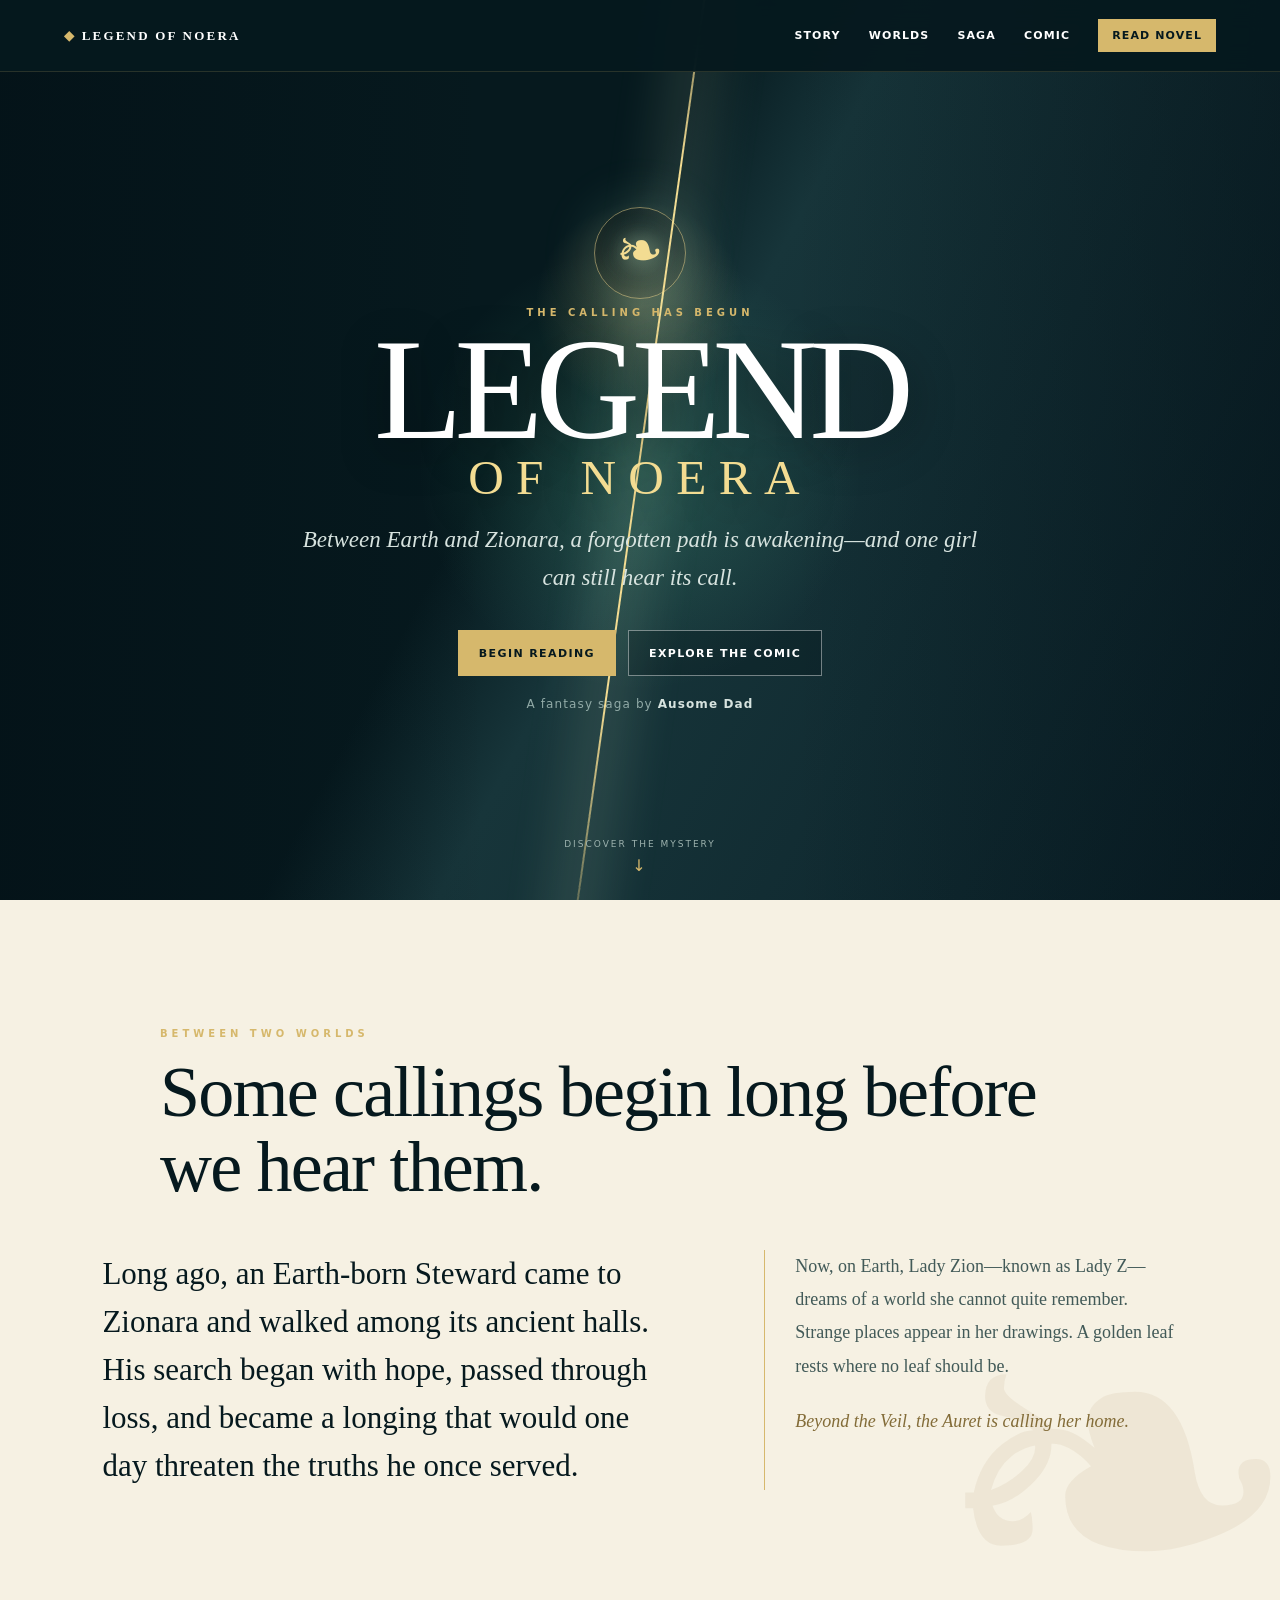
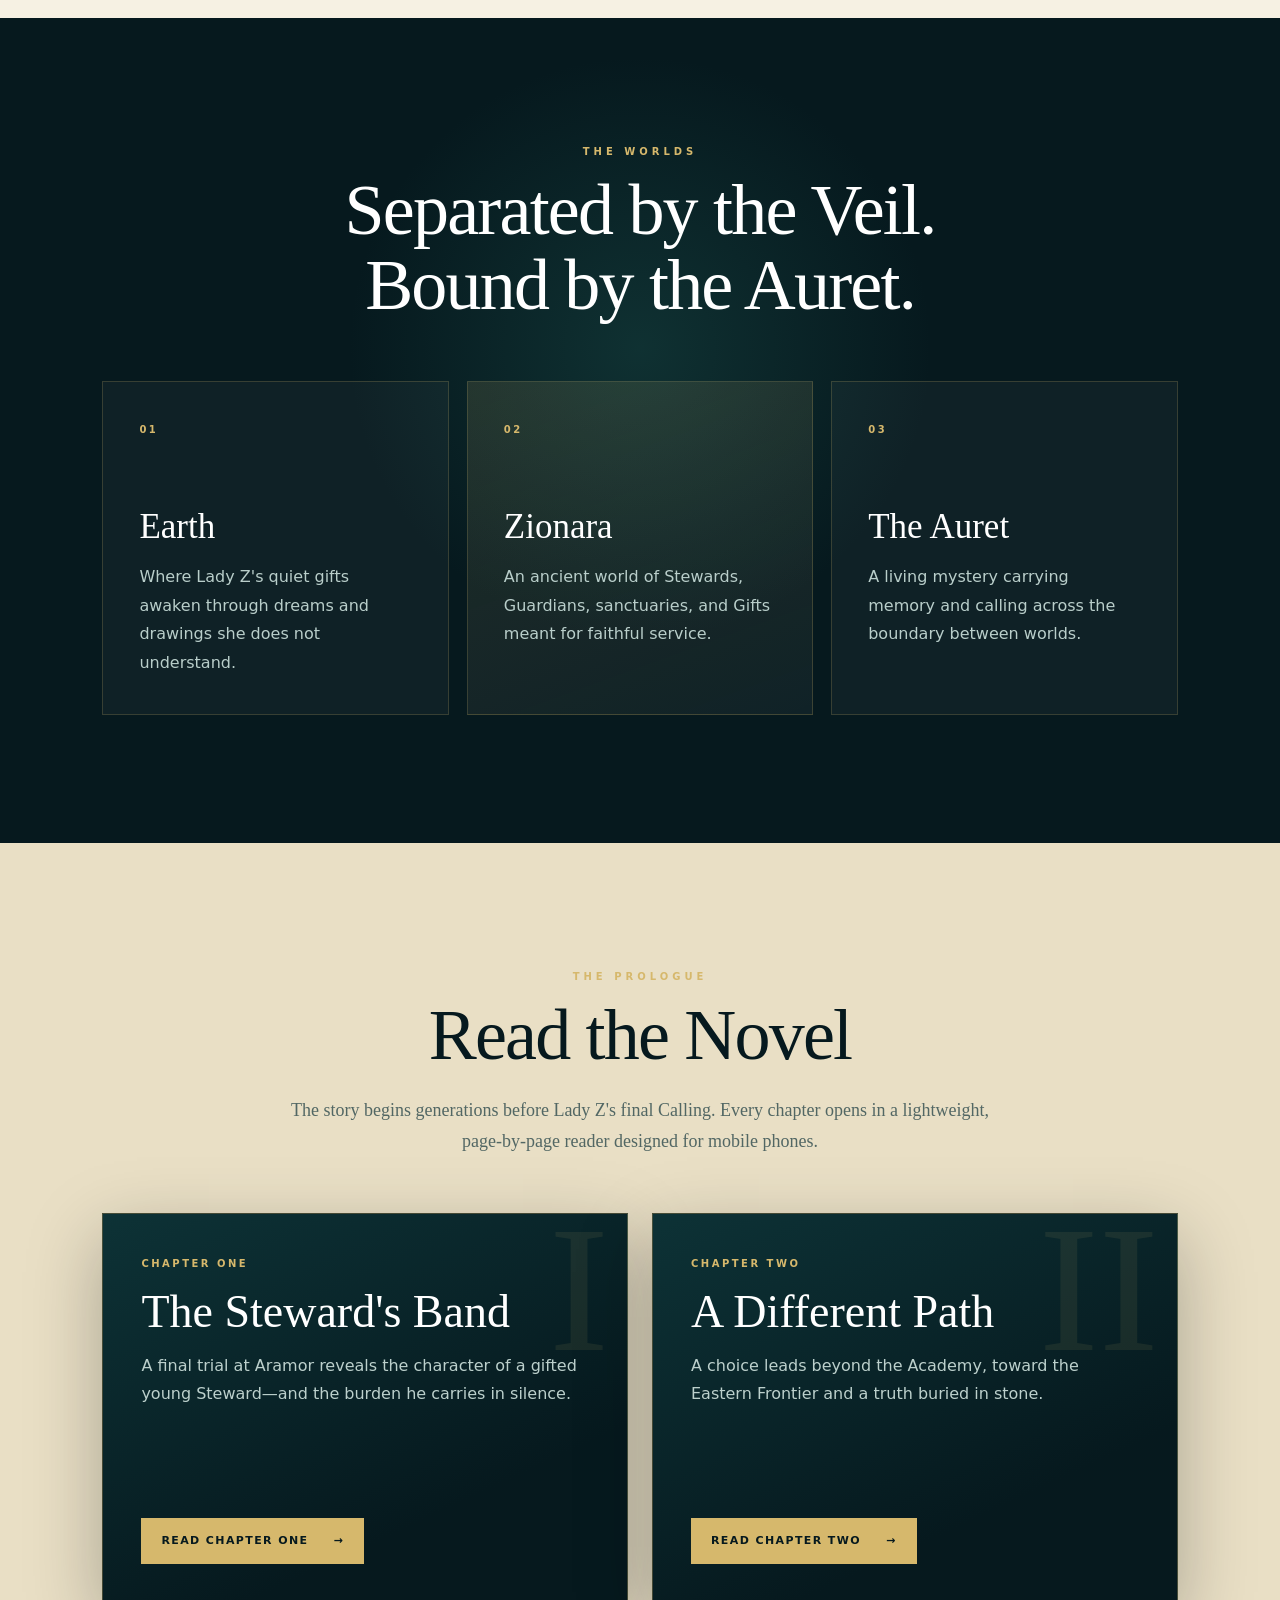
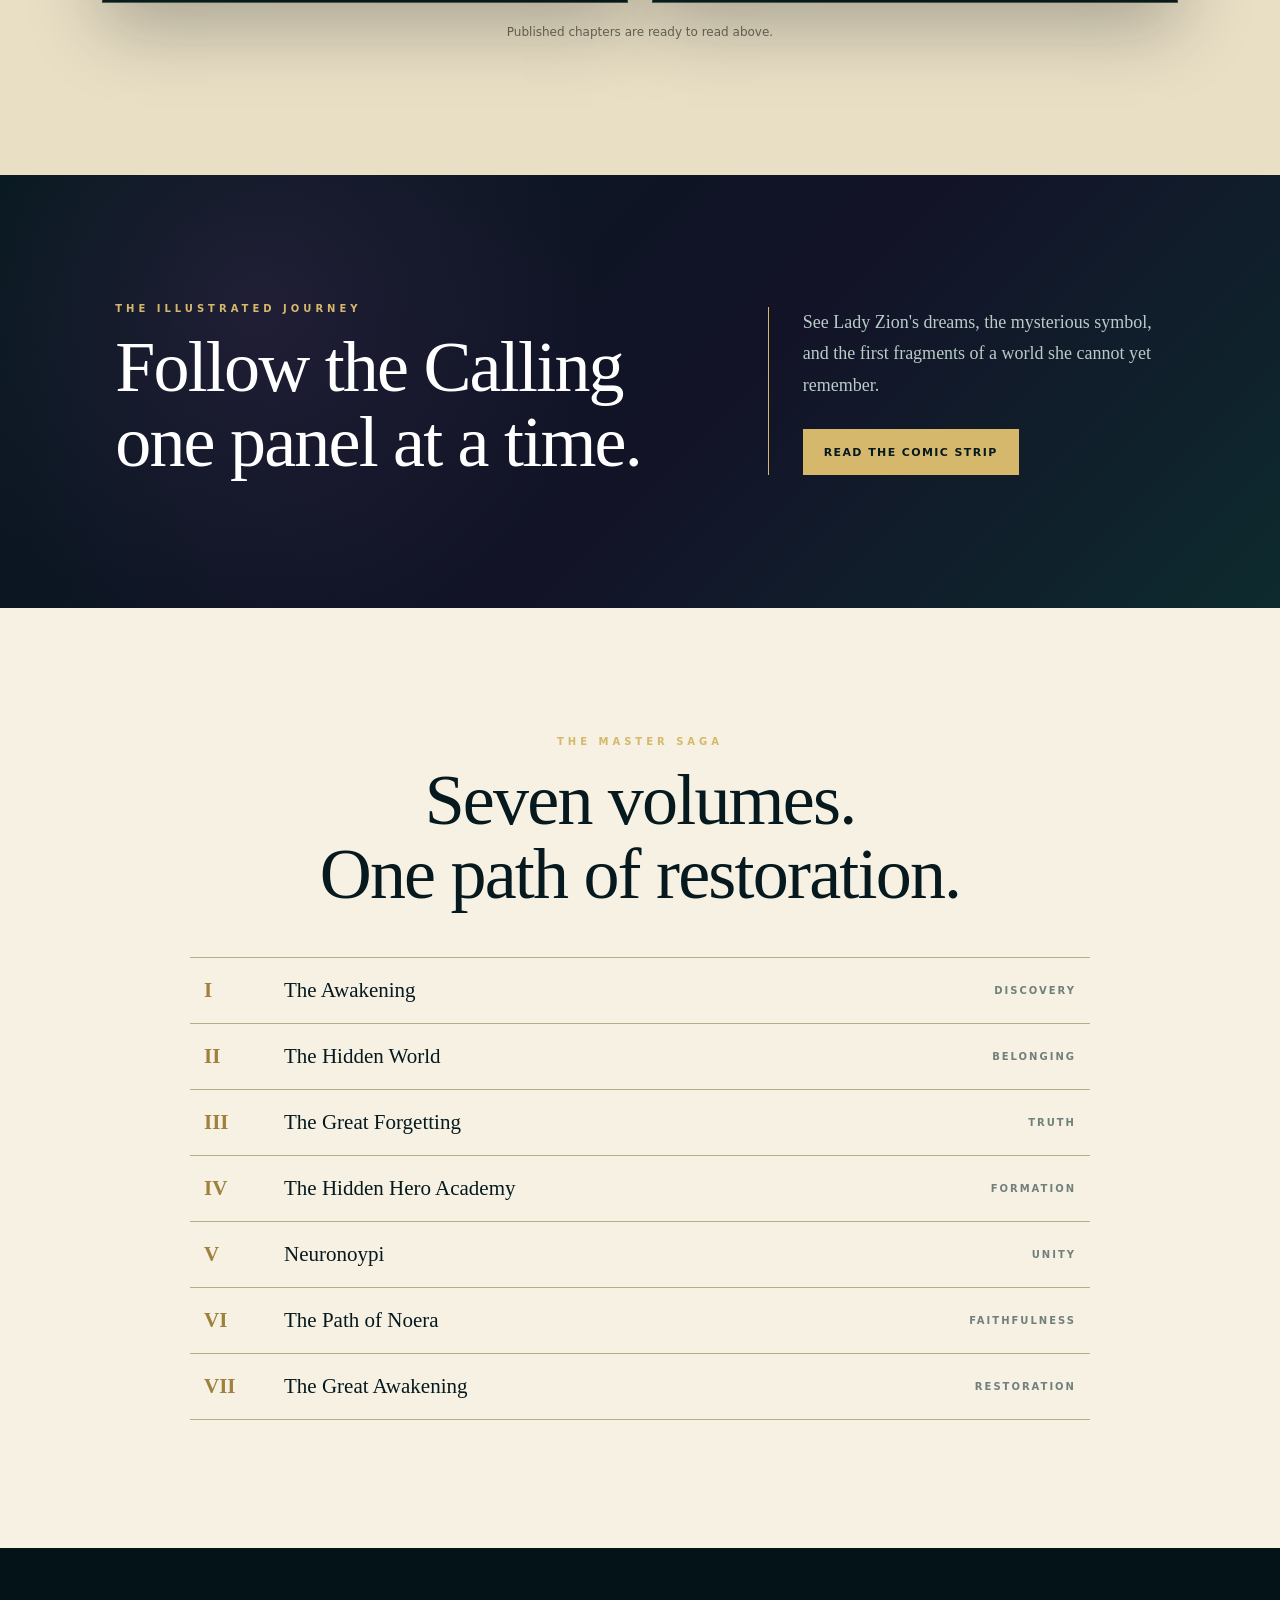
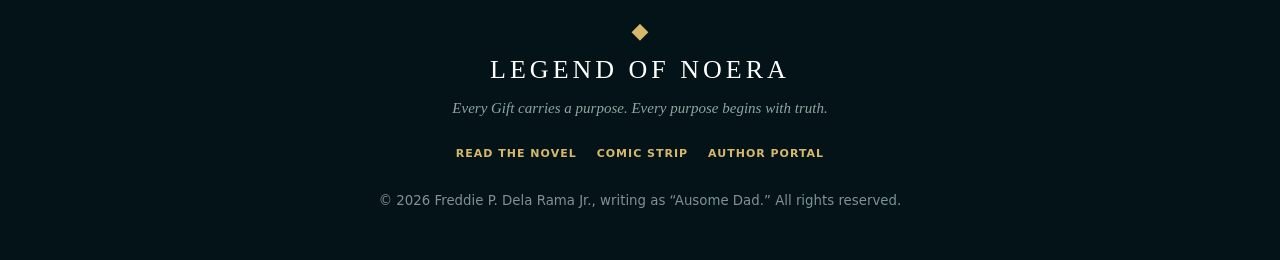
==== commit 323931a8: "Place the new artwork on the cover page" ====
--- a/index.html
+++ b/index.html
@@ -6,8 +6,9 @@
   <meta name="theme-color" content="#06191e">
   <meta name="description" content="The official website of Legend of Noera, a fantasy saga by Ausome Dad.">
   <title>Legend of Noera — Official Website</title>
-  <link rel="stylesheet" href="styles.css?v=20260713-2">
-  <link rel="stylesheet" href="reader-fixes.css?v=20260713-2">
+  <link rel="preload" href="assets/hero-auret-calling-v2.svg" as="image" type="image/svg+xml">
+  <link rel="stylesheet" href="styles.css?v=20260713-3">
+  <link rel="stylesheet" href="reader-fixes.css?v=20260713-3">
 </head>
 <body>
   <a class="skip-link" href="#main">Skip to the story</a>
@@ -25,8 +26,6 @@
 
   <main id="main">
     <section id="home" class="hero">
-      <div class="veil veil-earth" aria-hidden="true"></div>
-      <div class="veil veil-zionara" aria-hidden="true"></div>
       <div class="hero-content">
         <div class="auret" aria-hidden="true"><span>❧</span></div>
         <p class="eyebrow">THE CALLING HAS BEGUN</p>
--- a/styles.css
+++ b/styles.css
@@ -1 +1,143 @@
-:root{--ink:#071a21;--gold:#d6b86c;--cream:#f5f0df}*{box-sizing:border-box}html{scroll-behavior:smooth}body{margin:0;background:var(--cream);color:var(--ink);font-family:system-ui,sans-serif}header{position:fixed;z-index:5;inset:0 0 auto;display:flex;justify-content:space-between;padding:20px 6vw;background:#06191eee}header a{color:white;text-decoration:none;font:13px Georgia;letter-spacing:2px}nav{display:flex;gap:25px}.hero{min-height:100svh;display:grid;place-items:center;text-align:center;color:white;padding:100px 22px 40px;background:radial-gradient(circle at 50% 28%,#9be5be55,transparent 18%),linear-gradient(130deg,#06181f 0 47%,#b58b55 50%,#12383d 53%,#071920 100%)}.auret{font-size:100px;color:#ffe99b;text-shadow:0 0 30px #baffcb}.eyebrow{color:var(--gold)!important;font-size:10px!important;font-weight:bold!important;letter-spacing:4px}.hero h1{font:clamp(55px,10vw,110px)/.8 Georgia;margin:25px}.hero h1 span{font-size:.55em;letter-spacing:10px}.lead{max-width:700px;font:italic 20px/1.6 Georgia}.button,.ghost,button{display:inline-block;padding:13px 18px;margin:6px;text-decoration:none;text-transform:uppercase;letter-spacing:1px;font-size:11px;font-weight:bold;cursor:pointer}.button,.books button{background:var(--gold);color:var(--ink);border:1px solid var(--gold)}.ghost{color:white;border:1px solid #ffffff77}.light,.dark,.read{padding:100px max(22px,9vw)}.center{text-align:center}.center>p{max-width:760px;margin:16px auto;font:18px/1.8 Georgia;color:#425a5c}.center h2{font:clamp(35px,5vw,60px)/1.1 Georgia;max-width:850px;margin:15px auto 35px}.dark{background:var(--ink);color:white}.cards,.books{display:grid;grid-template-columns:repeat(3,1fr);gap:22px;margin:50px auto 0;max-width:1100px;text-align:left}.cards article,.books article{padding:35px;border:1px solid #ffffff22;background:#ffffff08}.cards h3,.books h3{font:30px Georgia}.cards p,.books p{color:#bcd0cc;line-height:1.7}.cards b,.books b{font-size:10px;letter-spacing:2px;color:var(--gold)}.read{background:#e9dfc5}.books{grid-template-columns:repeat(2,1fr)}.books article{background:#0b262c;color:white}.volumes{max-width:800px;margin:auto;text-align:left}.volumes p{border-bottom:1px solid #b8ab88;padding:17px;font:20px Georgia}.volumes b{display:inline-block;width:50px;color:#9f813e}.volumes small{float:right;text-transform:uppercase;letter-spacing:2px;color:#71807c}footer{text-align:center;padding:55px;background:#06191e;color:white}dialog{width:min(820px,100%);height:94svh;border:0;padding:0;background:#fbf8ee}dialog::backdrop{background:#021014dd}.reader-head{display:flex;justify-content:space-between;padding:20px 28px;background:var(--ink);color:white}.reader-head h2{font:28px Georgia;margin:8px 0}.reader-head button{background:none;border:0;color:white;font-size:34px}.audio{padding:10px 20px;background:#eee6d3}.audio select,.audio button,.pager button{padding:9px;border:1px solid #a89c7c;background:white}.audio button{margin:2px}.audio #listen{background:var(--gold)}#page-text{height:calc(94svh - 220px);overflow:auto;padding:30px max(22px,7vw);font:18px/1.8 Georgia;white-space:pre-wrap}.pager{display:flex;justify-content:space-between;align-items:center;padding:10px 20px;background:#eee6d3}@media(max-width:700px){nav{display:none}.cards,.books{grid-template-columns:1fr}.light,.dark,.read{padding:75px 22px}.hero h1 span{letter-spacing:6px}.volumes small{float:none;display:block;margin:5px 0 0 50px}#page-text{font-size:17px}.audio{padding:8px}.audio select{max-width:145px}}
+:root {
+  --ink: #06191e;
+  --ink-soft: #0c2b31;
+  --teal: #17464a;
+  --gold: #d6b86c;
+  --gold-bright: #f3dc92;
+  --cream: #f6f1e3;
+  --paper: #fffdf7;
+  --mist: #b9ceca;
+  --line: rgba(214, 184, 108, .34);
+  --shadow: 0 24px 70px rgba(0, 12, 16, .28);
+}
+
+* { box-sizing: border-box; }
+html { scroll-behavior: smooth; scroll-padding-top: 80px; }
+body { margin: 0; background: var(--cream); color: var(--ink); font-family: Inter, ui-sans-serif, system-ui, -apple-system, BlinkMacSystemFont, "Segoe UI", sans-serif; }
+a, button, select, input { -webkit-tap-highlight-color: transparent; }
+button, select, input, textarea { font: inherit; }
+button { touch-action: manipulation; }
+
+.skip-link { position: fixed; z-index: 100; top: 8px; left: 8px; transform: translateY(-160%); padding: 10px 14px; background: var(--gold); color: var(--ink); font-weight: 800; }
+.skip-link:focus { transform: none; }
+
+header { position: fixed; z-index: 20; inset: 0 0 auto; min-height: 72px; display: flex; align-items: center; justify-content: space-between; gap: 24px; padding: 15px clamp(18px, 5vw, 72px); background: rgba(6, 25, 30, .94); border-bottom: 1px solid rgba(214, 184, 108, .17); backdrop-filter: blur(14px); }
+header a { color: #fff; text-decoration: none; }
+.brand, header > a:first-child { flex: 0 0 auto; font: 700 13px/1 Georgia, serif; letter-spacing: 2.2px; }
+.brand span { color: var(--gold); }
+nav { display: flex; align-items: center; justify-content: flex-end; gap: clamp(14px, 2.2vw, 32px); }
+nav a { position: relative; padding: 9px 0; font-size: 11px; font-weight: 800; letter-spacing: 1.1px; text-transform: uppercase; white-space: nowrap; }
+nav a::after { content: ""; position: absolute; inset: auto 50% 2px; height: 1px; background: var(--gold); transition: inset .2s ease; }
+nav a:hover::after, nav a:focus-visible::after { inset-inline: 0; }
+nav .nav-read { padding: 10px 14px; color: var(--ink); background: var(--gold); }
+nav .nav-read::after { display: none; }
+
+.hero { position: relative; min-height: 100svh; isolation: isolate; display: grid; place-items: center; overflow: hidden; padding: 120px 22px 90px; color: #fff; text-align: center; background: linear-gradient(118deg, #06191e 0 42%, #17353a 52%, #0a2028 100%); }
+.hero::before { content: ""; position: absolute; z-index: -2; inset: 0; background: radial-gradient(circle at 50% 34%, rgba(243, 220, 146, .22), transparent 12%), radial-gradient(circle at 50% 52%, rgba(108, 229, 174, .18), transparent 28%), linear-gradient(90deg, rgba(3, 15, 21, .58), transparent 38% 62%, rgba(3, 15, 21, .46)); }
+.hero::after { content: ""; position: absolute; z-index: -1; top: -14%; left: 50%; width: 2px; height: 128%; transform: rotate(8deg); background: linear-gradient(transparent, var(--gold-bright) 25% 72%, transparent); box-shadow: 0 0 55px 16px rgba(221, 255, 211, .19); }
+.veil { position: absolute; z-index: -2; inset-block: 0; width: 53%; opacity: .58; }
+.veil-earth { left: 0; background: radial-gradient(ellipse at 20% 90%, rgba(63, 104, 115, .52), transparent 38%), linear-gradient(150deg, transparent 45%, rgba(15, 34, 45, .72)); clip-path: polygon(0 0, 96% 0, 74% 100%, 0 100%); }
+.veil-zionara { right: 0; background: radial-gradient(ellipse at 88% 72%, rgba(193, 150, 82, .4), transparent 36%), radial-gradient(ellipse at 65% 16%, rgba(90, 174, 127, .28), transparent 26%); clip-path: polygon(10% 0, 100% 0, 100% 100%, 0 100%); }
+.hero-content { width: min(880px, 100%); }
+.auret { width: 92px; height: 92px; display: grid; place-items: center; margin: 0 auto 8px; border: 1px solid rgba(243, 220, 146, .5); border-radius: 50%; color: var(--gold-bright); font-size: 57px; box-shadow: 0 0 55px rgba(187, 255, 210, .18), inset 0 0 25px rgba(243, 220, 146, .08); }
+.auret span { transform: translateY(-3px); text-shadow: 0 0 26px rgba(213, 255, 210, .7); }
+.eyebrow { margin: 0 0 16px; color: var(--gold) !important; font-size: 10px !important; font-weight: 900 !important; letter-spacing: 4px; text-transform: uppercase; }
+.hero h1 { margin: 18px auto 25px; font: 500 clamp(70px, 12vw, 145px)/.74 Georgia, "Times New Roman", serif; letter-spacing: -.055em; text-shadow: 0 10px 45px rgba(0, 0, 0, .42); }
+.hero h1 span { display: block; margin-top: .34em; color: var(--gold-bright); font-size: .34em; letter-spacing: .25em; }
+.lead { max-width: 700px; margin: 0 auto; color: #d7e3df; font: italic clamp(18px, 2.1vw, 23px)/1.65 Georgia, serif; }
+.hero-actions { display: flex; flex-wrap: wrap; justify-content: center; gap: 12px; margin: 33px 0 21px; }
+.button, .ghost, .books button { min-height: 46px; display: inline-flex; align-items: center; justify-content: center; padding: 13px 20px; border: 1px solid var(--gold); text-decoration: none; text-transform: uppercase; letter-spacing: 1.4px; font-size: 11px; font-weight: 900; cursor: pointer; }
+.button, .books button { background: var(--gold); color: var(--ink); }
+.button:hover, .books button:hover { background: var(--gold-bright); }
+.ghost { color: #fff; border-color: rgba(255, 255, 255, .42); background: rgba(3, 16, 20, .24); }
+.author-credit { color: #91aaa7; font-size: 12px; letter-spacing: 1.1px; }
+.author-credit strong { color: #d7e3df; }
+.scroll-cue { position: absolute; bottom: 25px; color: #9db2ae; text-decoration: none; text-transform: uppercase; letter-spacing: 2px; font-size: 9px; }
+.scroll-cue span { display: block; margin-top: 7px; color: var(--gold); font-size: 16px; }
+
+.light, .story-section, .saga-section { background: var(--cream); }
+.dark, .worlds-section, .comic-invite { background: var(--ink); color: #fff; }
+.story-section, .worlds-section, .read-section, .saga-section { padding: clamp(80px, 10vw, 140px) max(22px, 8vw); }
+.section-heading { max-width: 960px; margin: 0 auto 45px; }
+.section-heading.center { text-align: center; }
+.section-heading h2, .comic-invite h2 { margin: 0; font: 500 clamp(40px, 6vw, 72px)/1.04 Georgia, serif; letter-spacing: -.025em; }
+.section-heading > p:not(.eyebrow) { max-width: 720px; margin: 22px auto 0; color: #526764; font: 18px/1.75 Georgia, serif; }
+
+.story-section { position: relative; overflow: hidden; }
+.story-section::before { content: "❧"; position: absolute; right: -2vw; bottom: -9vw; color: rgba(140, 109, 49, .08); font-size: min(35vw, 460px); }
+.story-grid { position: relative; display: grid; grid-template-columns: 1.15fr .85fr; gap: clamp(38px, 8vw, 110px); max-width: 1100px; margin: 0 auto; }
+.story-grid p { margin: 0; color: #425a58; font: 18px/1.85 Georgia, serif; }
+.story-grid .story-lead { color: var(--ink); font-size: clamp(22px, 2.6vw, 31px); line-height: 1.55; }
+.story-copy { padding-left: 30px; border-left: 1px solid var(--gold); }
+.story-copy p + p { margin-top: 22px; color: #836c38; font-style: italic; }
+
+.worlds-section { background: radial-gradient(circle at 50% 40%, rgba(34, 98, 91, .33), transparent 36%), var(--ink); }
+.cards { display: grid; grid-template-columns: repeat(3, 1fr); gap: 18px; max-width: 1180px; margin: 58px auto 0; }
+.cards article { min-height: 310px; padding: 36px; border: 1px solid rgba(214, 184, 108, .2); background: rgba(255, 255, 255, .035); transition: transform .25s ease, border-color .25s ease; }
+.cards article:hover { transform: translateY(-6px); border-color: rgba(214, 184, 108, .62); }
+.cards .featured-card { background: linear-gradient(160deg, rgba(214, 184, 108, .13), rgba(255, 255, 255, .04)); }
+.cards b, .books b { color: var(--gold); font-size: 10px; letter-spacing: 2.5px; }
+.cards h3 { margin: 70px 0 16px; font: 500 35px Georgia, serif; }
+.cards p { margin: 0; color: var(--mist); line-height: 1.8; }
+
+.read-section { background: #e9dfc5; }
+.books { display: grid; grid-template-columns: repeat(2, minmax(0, 1fr)); gap: 24px; max-width: 1100px; margin: 55px auto 0; }
+.books article { position: relative; min-height: 390px; display: flex; flex-direction: column; overflow: hidden; padding: 38px; color: #fff; background: linear-gradient(155deg, #0d3236, #06191e 72%); border: 1px solid rgba(214, 184, 108, .3); box-shadow: var(--shadow); }
+.book-number { position: absolute; right: 18px; top: -28px; color: rgba(214, 184, 108, .09); font: 180px Georgia, serif; }
+.books h3 { position: relative; margin: 17px 0 15px; font: 500 clamp(32px, 4vw, 46px)/1.05 Georgia, serif; }
+.books p { position: relative; max-width: 500px; color: #bcd0cc; line-height: 1.75; }
+.books button { position: relative; align-self: flex-start; gap: 25px; margin-top: auto; border: 0; }
+.discovery-status { min-height: 22px; max-width: 1100px; margin: 22px auto 0; color: #6d6758; text-align: center; font-size: 12px; }
+
+.comic-invite { display: grid; grid-template-columns: 1.15fr .85fr; align-items: center; gap: clamp(40px, 9vw, 140px); padding: clamp(80px, 10vw, 130px) max(22px, 9vw); background: radial-gradient(circle at 20% 30%, rgba(87, 50, 105, .27), transparent 32%), linear-gradient(135deg, #06191e, #131328 55%, #0d2a2e); }
+.comic-invite > div:last-child { padding-left: 34px; border-left: 1px solid var(--gold); }
+.comic-invite > div:last-child p { margin: 0 0 28px; color: #b9cbc7; font: 18px/1.75 Georgia, serif; }
+
+.volumes { max-width: 900px; margin: 0 auto; border-top: 1px solid #b8ab88; }
+.volumes p { display: grid; grid-template-columns: 65px 1fr auto; gap: 15px; align-items: center; margin: 0; padding: 20px 14px; border-bottom: 1px solid #b8ab88; font: 21px Georgia, serif; transition: padding .2s, background .2s; }
+.volumes p:hover { padding-inline: 23px; background: rgba(214, 184, 108, .1); }
+.volumes b { color: #9f813e; }
+.volumes small { color: #71807c; font: 800 10px system-ui, sans-serif; letter-spacing: 2px; text-transform: uppercase; }
+
+footer { padding: 70px 22px max(48px, env(safe-area-inset-bottom)); background: #041317; color: #fff; text-align: center; }
+.footer-mark { color: var(--gold); font-size: 22px; }
+footer h2 { margin: 12px 0; font: 500 26px Georgia, serif; letter-spacing: 4px; }
+footer > p { color: #8da6a2; font: italic 15px Georgia, serif; }
+.footer-links { display: flex; flex-wrap: wrap; justify-content: center; gap: 20px; margin: 30px 0; }
+.footer-links a { color: var(--gold); font-size: 11px; font-weight: 800; letter-spacing: 1px; text-decoration: none; text-transform: uppercase; }
+footer small { display: block; color: #7d9490; line-height: 1.6; }
+.noscript { position: fixed; z-index: 50; inset: auto 10px 10px; padding: 14px; background: #fff0d0; color: #381f11; box-shadow: var(--shadow); }
+
+@media (max-width: 820px) {
+  html { scroll-padding-top: 112px; }
+  header { min-height: 104px; align-items: flex-start; flex-direction: column; gap: 8px; padding: 14px 18px 8px; }
+  header nav { width: calc(100vw - 36px); justify-content: flex-start; gap: 20px; overflow-x: auto; padding: 0 0 3px; scrollbar-width: none; }
+  header nav::-webkit-scrollbar { display: none; }
+  header nav a { font-size: 10px; }
+  nav .nav-read { padding: 7px 10px; }
+  .hero { padding-top: 150px; }
+  .story-grid, .comic-invite { grid-template-columns: 1fr; }
+  .story-copy, .comic-invite > div:last-child { padding: 26px 0 0; border: 0; border-top: 1px solid var(--gold); }
+  .cards { grid-template-columns: 1fr; }
+  .cards article { min-height: 240px; }
+  .cards h3 { margin-top: 42px; }
+  .books { grid-template-columns: 1fr; }
+}
+
+@media (max-width: 560px) {
+  .hero { min-height: 760px; }
+  .hero h1 { font-size: clamp(64px, 22vw, 94px); }
+  .hero h1 span { font-size: .3em; letter-spacing: .18em; }
+  .auret { width: 76px; height: 76px; font-size: 48px; }
+  .hero-actions { align-items: stretch; flex-direction: column; padding-inline: 12px; }
+  .button, .ghost { width: 100%; }
+  .story-section, .worlds-section, .read-section, .saga-section { padding-inline: 20px; }
+  .books article { min-height: 360px; padding: 30px 24px; }
+  .volumes p { grid-template-columns: 40px 1fr; }
+  .volumes small { grid-column: 2; }
+}
+
+@media (prefers-reduced-motion: reduce) {
+  html { scroll-behavior: auto; }
+  *, *::before, *::after { transition-duration: .01ms !important; animation-duration: .01ms !important; }
+}
--- a/reader-fixes.css
+++ b/reader-fixes.css
@@ -1,9 +1,48 @@
-.audio{display:flex;align-items:center;gap:6px;flex-wrap:wrap}
-.audio select,.audio button{min-height:40px}
-.audio #speed{min-width:76px}
-.audio .auto-next{display:inline-flex;align-items:center;gap:6px;padding:8px 4px;font-size:.9rem;white-space:nowrap}
-.audio .auto-next input{width:18px;height:18px}
-.audio #voice-note{flex-basis:100%;display:block;color:#5a624f;line-height:1.4;padding:3px 5px}
-#page-text{height:calc(94svh - 270px)}
-button:disabled{opacity:.45;cursor:not-allowed}
-@media(max-width:640px){.audio select{flex:1 1 140px}.audio button{flex:1 1 90px}.audio .auto-next{flex-basis:100%}#page-text{height:calc(94svh - 340px)}}+body.reader-open { overflow: hidden; }
+
+dialog#reader { width: min(880px, 100%); max-width: none; height: min(94svh, 980px); max-height: none; margin: auto; padding: 0; overflow: hidden; border: 1px solid rgba(214, 184, 108, .45); background: var(--paper); color: var(--ink); box-shadow: 0 30px 100px rgba(0, 0, 0, .65); }
+dialog#reader::backdrop { background: rgba(0, 10, 14, .88); backdrop-filter: blur(4px); }
+dialog#reader.is-open { display: block; position: fixed; z-index: 100; inset: 3svh 0 auto; }
+.reader-shell { height: 100%; display: grid; grid-template-rows: auto auto minmax(0, 1fr) auto; }
+.reader-head { min-height: 86px; display: flex; align-items: center; justify-content: space-between; gap: 20px; padding: 17px clamp(18px, 4vw, 32px); background: var(--ink); color: #fff; border-bottom: 1px solid rgba(214, 184, 108, .28); }
+.reader-head small { color: var(--gold); font-size: 9px; font-weight: 900; letter-spacing: 2.4px; }
+.reader-head h2 { margin: 5px 0 0; font: 500 clamp(23px, 4vw, 31px)/1.1 Georgia, serif; }
+.icon-button { flex: 0 0 46px; width: 46px; height: 46px; display: grid; place-items: center; margin: 0; padding: 0; border: 1px solid rgba(255, 255, 255, .22); border-radius: 50%; background: transparent; color: #fff; font-size: 32px; line-height: 1; cursor: pointer; }
+
+.audio-panel { display: grid; grid-template-columns: minmax(160px, 1fr) 90px auto; gap: 9px 12px; align-items: end; padding: 13px clamp(14px, 3vw, 24px); background: #eee6d3; border-bottom: 1px solid #d2c5a4; }
+.audio-field label { display: block; margin: 0 0 5px; color: #66716c; font-size: 9px; font-weight: 900; letter-spacing: 1.2px; text-transform: uppercase; }
+.audio-field select { width: 100%; min-height: 40px; padding: 8px 30px 8px 10px; border: 1px solid #aa9d7e; border-radius: 0; background: #fff; color: var(--ink); }
+.audio-buttons { display: flex; gap: 5px; }
+.audio-buttons button, .pager button { min-height: 40px; padding: 9px 13px; border: 1px solid #aa9d7e; background: #fff; color: var(--ink); font-size: 11px; font-weight: 800; cursor: pointer; }
+.audio-buttons #listen { background: var(--gold); border-color: #a88b47; }
+.audio-buttons button:disabled, .pager button:disabled { opacity: .42; cursor: not-allowed; }
+.auto-next { align-self: center; color: #56615e; font-size: 11px; }
+.auto-next input { vertical-align: -2px; accent-color: var(--teal); }
+#voice-note { grid-column: 1 / -1; min-height: 18px; display: block; color: #5a624f; font-size: 11px; line-height: 1.4; }
+
+#page-text { min-height: 0; overflow: auto; padding: clamp(25px, 5vw, 52px) clamp(22px, 8vw, 76px); background: linear-gradient(90deg, rgba(214, 184, 108, .08), transparent 8% 92%, rgba(214, 184, 108, .08)); color: #1e302e; font: clamp(17px, 2.2vw, 20px)/1.9 Georgia, serif; white-space: pre-wrap; overscroll-behavior: contain; }
+#page-text:focus-visible { outline: 3px solid var(--gold); outline-offset: -5px; }
+#page-text .reader-error { padding: 20px; border-left: 3px solid #a14c3e; background: #fff0eb; color: #6a2b23; font: 16px/1.6 system-ui, sans-serif; white-space: normal; }
+.pager { min-height: 62px; display: grid; grid-template-columns: 1fr auto 1fr; gap: 12px; align-items: center; padding: 10px clamp(14px, 3vw, 24px) max(10px, env(safe-area-inset-bottom)); background: #eee6d3; border-top: 1px solid #d2c5a4; }
+.pager button:first-child { justify-self: start; }
+.pager button:last-child { justify-self: end; }
+#page-count { color: #5d655d; font-size: 10px; font-weight: 900; letter-spacing: 1.2px; text-align: center; }
+
+@media (max-width: 660px) {
+  dialog#reader { width: 100%; height: 100svh; }
+  dialog#reader.is-open { inset: 0; }
+  .reader-head { min-height: 74px; }
+  .audio-panel { grid-template-columns: minmax(0, 1fr) 78px; gap: 8px; }
+  .audio-buttons { grid-column: 1 / -1; }
+  .audio-buttons button { flex: 1; }
+  .auto-next { grid-column: 1 / -1; }
+  #page-text { padding: 25px 22px; font-size: 17px; line-height: 1.82; }
+  .pager { min-height: 60px; padding-inline: 10px; }
+  .pager button { padding-inline: 10px; }
+}
+
+@media (max-width: 380px) {
+  .reader-head h2 { font-size: 21px; }
+  .audio-field select, .audio-buttons button, .pager button { font-size: 10px; }
+  #page-count { font-size: 9px; }
+}
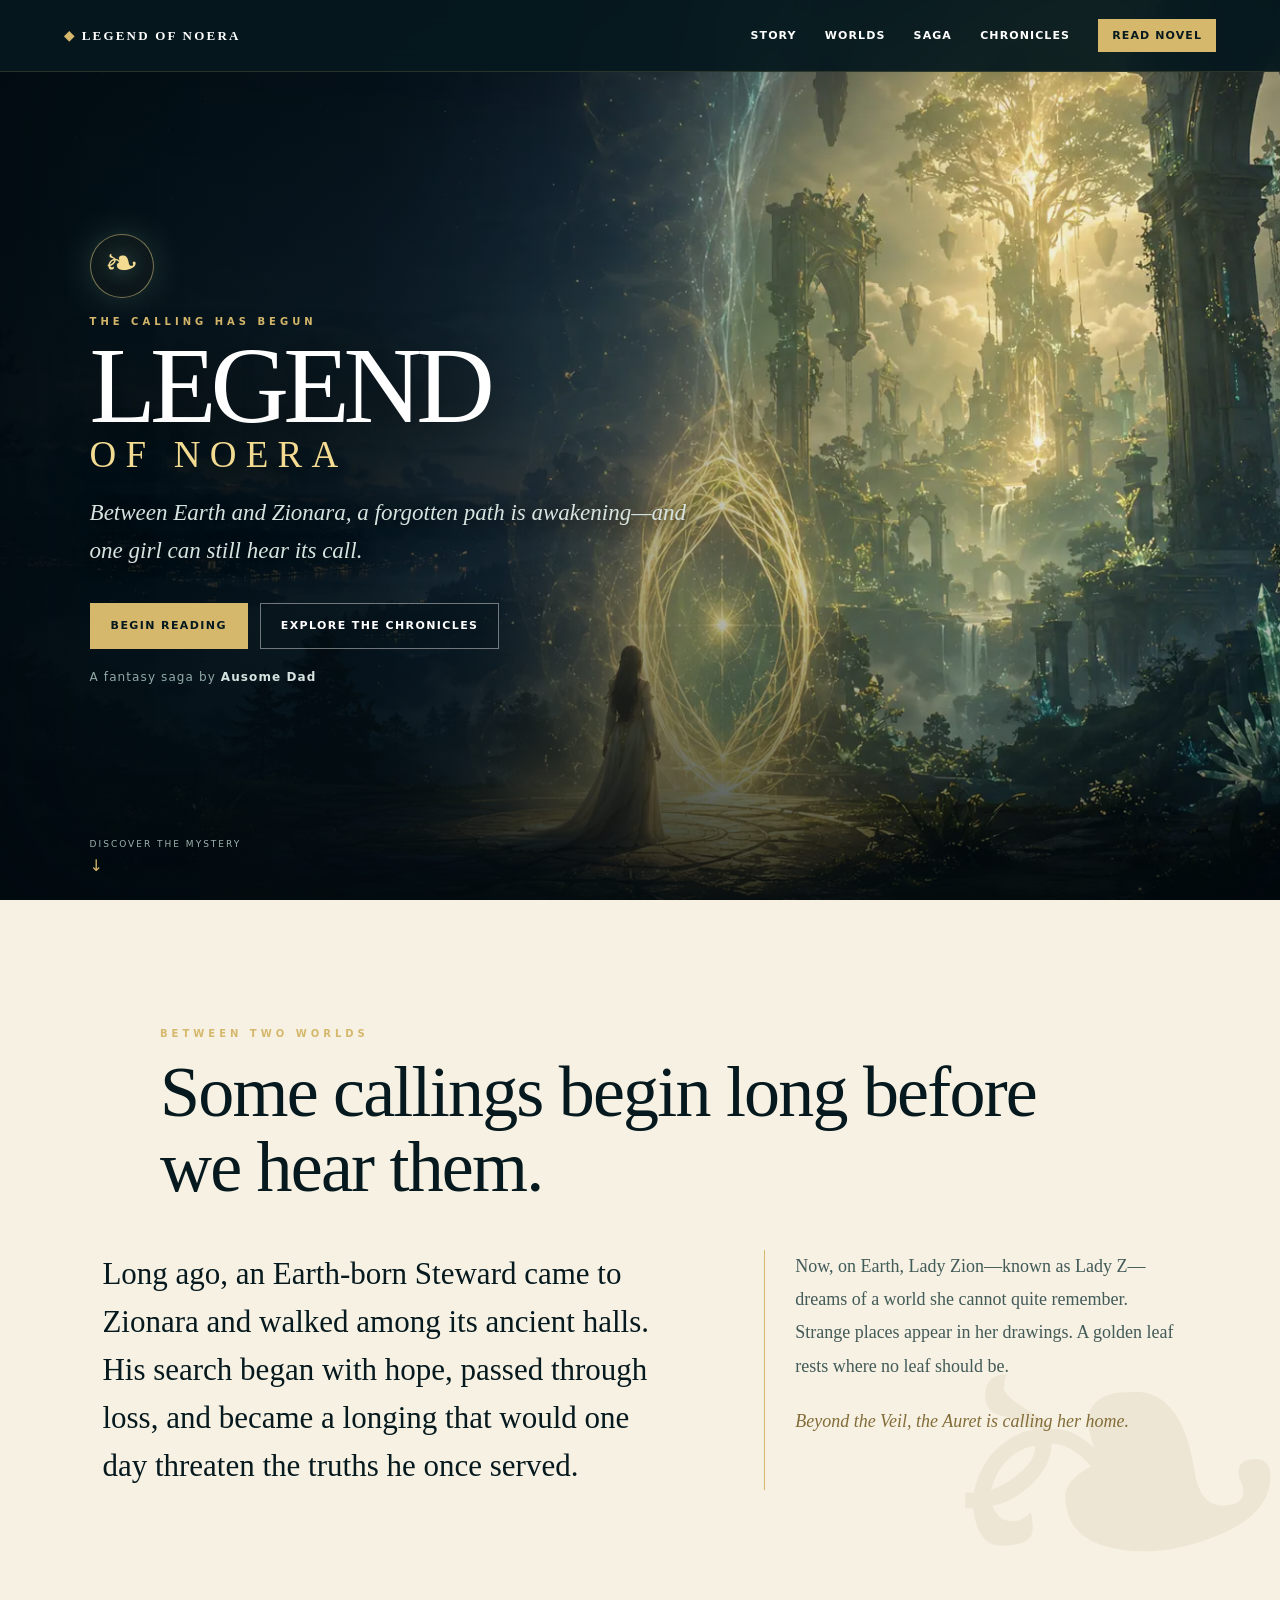
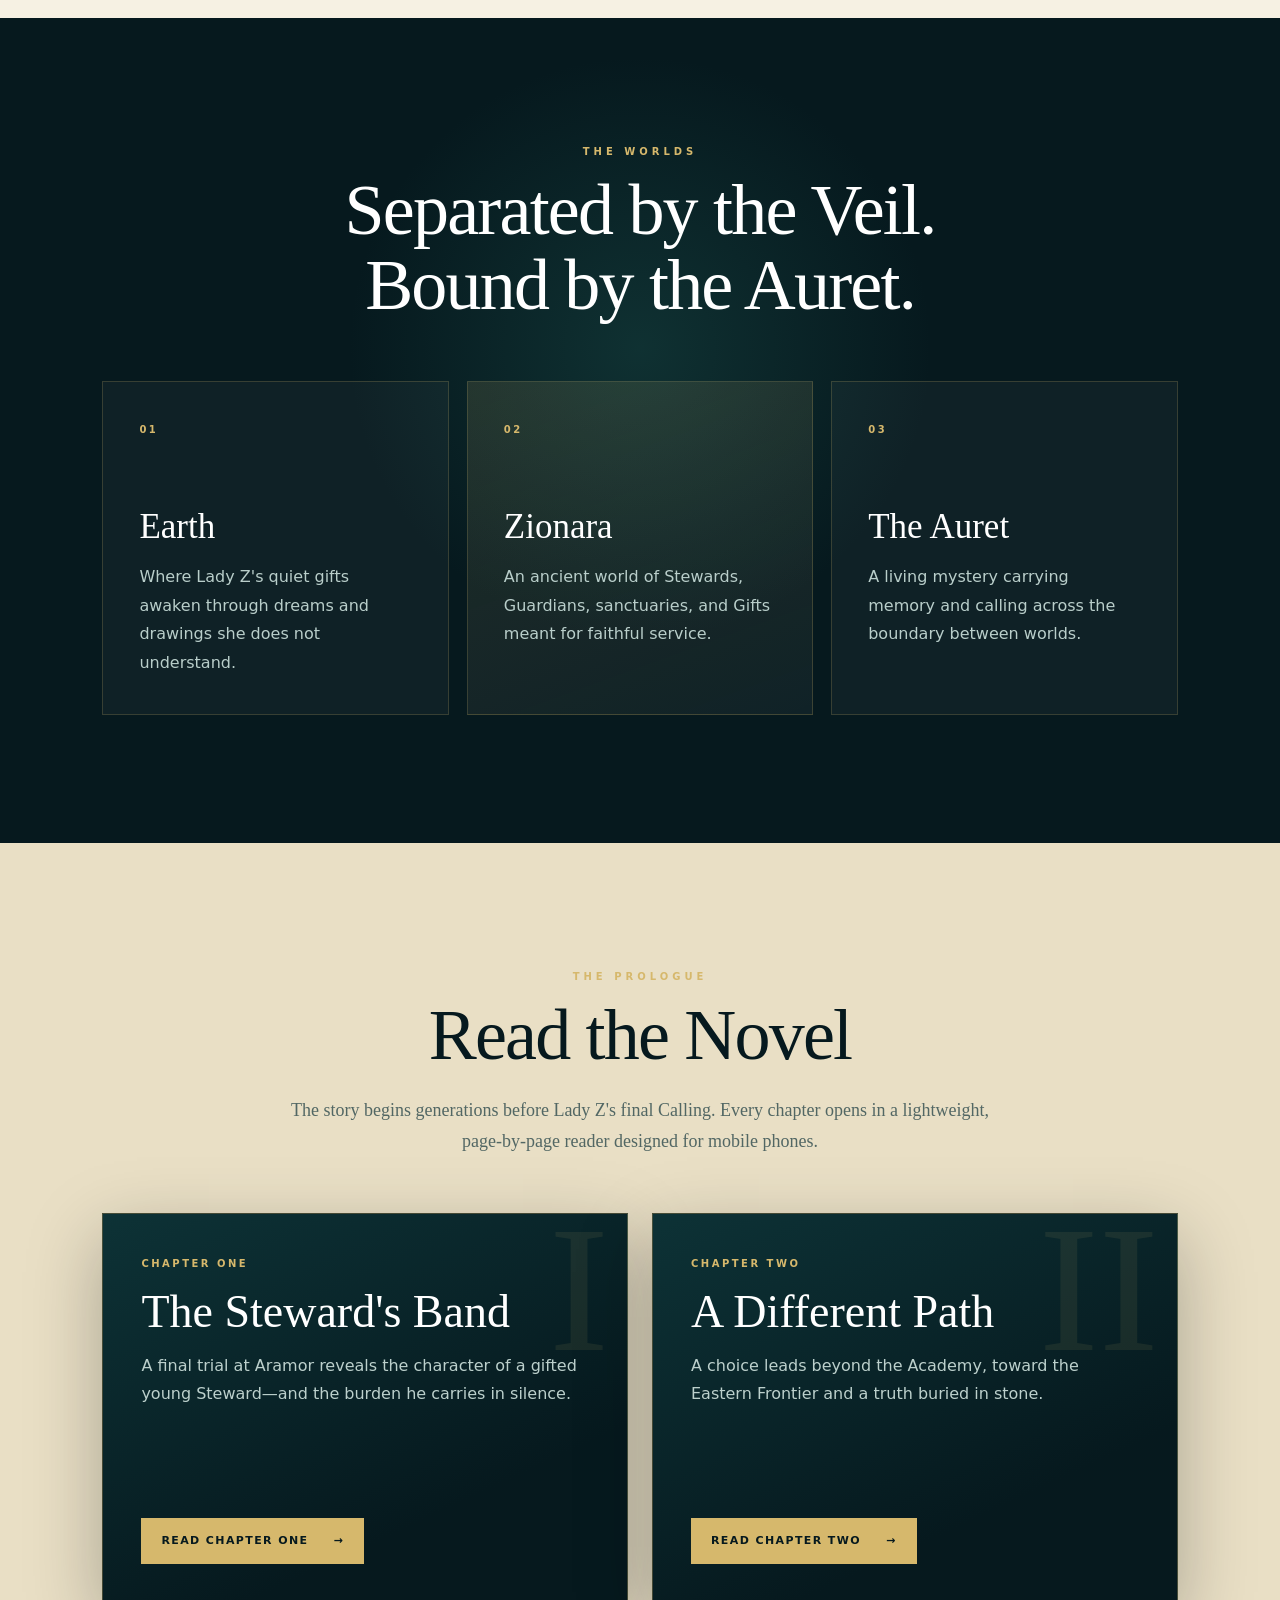
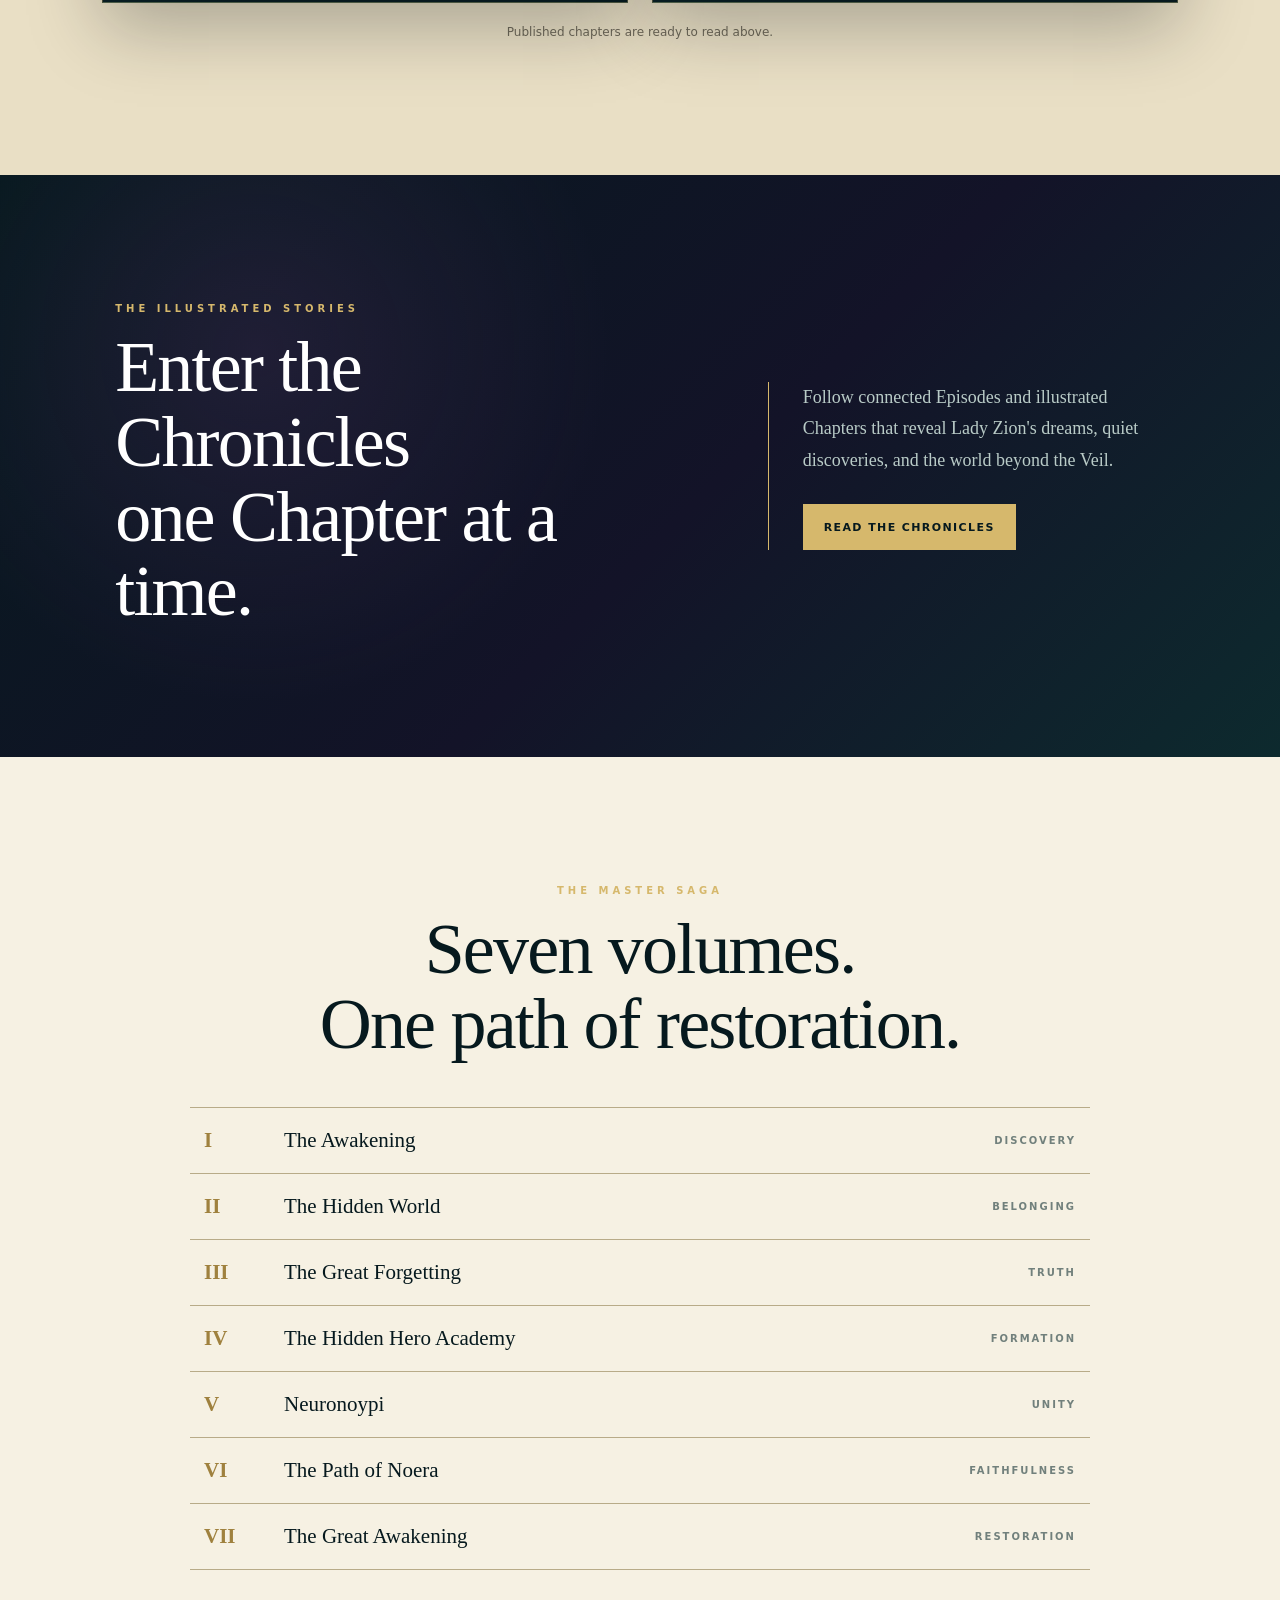
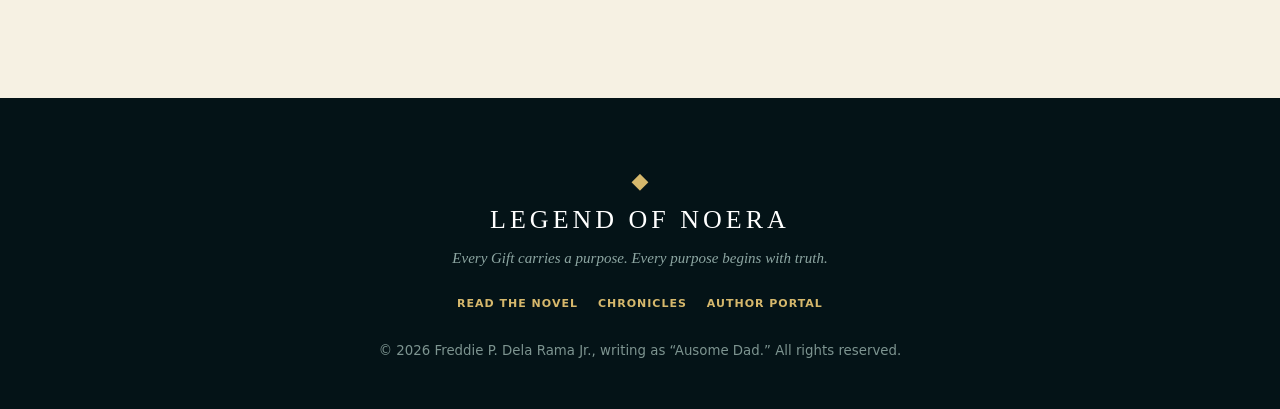
==== commit f7a88cb3: "Rename the comic section to Chronicles" ====
--- a/index.html
+++ b/index.html
@@ -19,7 +19,7 @@
       <a href="#story">Story</a>
       <a href="#worlds">Worlds</a>
       <a href="#saga">Saga</a>
-      <a href="comic.html">Comic</a>
+      <a href="comic.html">Chronicles</a>
       <a class="nav-read" href="#read">Read Novel</a>
     </nav>
   </header>
@@ -33,7 +33,7 @@
         <p class="lead">Between Earth and Zionara, a forgotten path is awakening—and one girl can still hear its call.</p>
         <div class="hero-actions">
           <a class="button" href="#read">Begin Reading</a>
-          <a class="ghost" href="comic.html">Explore the Comic</a>
+          <a class="ghost" href="comic.html">Explore the Chronicles</a>
         </div>
         <p class="author-credit">A fantasy saga by <strong>Ausome Dad</strong></p>
       </div>
@@ -89,12 +89,12 @@
 
     <section class="comic-invite dark">
       <div>
-        <p class="eyebrow">THE ILLUSTRATED JOURNEY</p>
-        <h2>Follow the Calling<br>one panel at a time.</h2>
+        <p class="eyebrow">THE ILLUSTRATED STORIES</p>
+        <h2>Enter the Chronicles<br>one Chapter at a time.</h2>
       </div>
       <div>
-        <p>See Lady Zion's dreams, the mysterious symbol, and the first fragments of a world she cannot yet remember.</p>
-        <a class="button" href="comic.html">Read the Comic Strip</a>
+        <p>Follow connected Episodes and illustrated Chapters that reveal Lady Zion's dreams, quiet discoveries, and the world beyond the Veil.</p>
+        <a class="button" href="comic.html">Read the Chronicles</a>
       </div>
     </section>
 
@@ -164,7 +164,7 @@
     <div class="footer-mark">◆</div>
     <h2>LEGEND OF NOERA</h2>
     <p>Every Gift carries a purpose. Every purpose begins with truth.</p>
-    <div class="footer-links"><a href="#read">Read the Novel</a><a href="comic.html">Comic Strip</a><a href="author.html">Author Portal</a></div>
+    <div class="footer-links"><a href="#read">Read the Novel</a><a href="comic.html">Chronicles</a><a href="author.html">Author Portal</a></div>
     <small>© 2026 Freddie P. Dela Rama Jr., writing as “Ausome Dad.” All rights reserved.</small>
   </footer>
 
--- a/styles.css
+++ b/styles.css
@@ -32,27 +32,24 @@
 nav .nav-read { padding: 10px 14px; color: var(--ink); background: var(--gold); }
 nav .nav-read::after { display: none; }
 
-.hero { position: relative; min-height: 100svh; isolation: isolate; display: grid; place-items: center; overflow: hidden; padding: 120px 22px 90px; color: #fff; text-align: center; background: linear-gradient(118deg, #06191e 0 42%, #17353a 52%, #0a2028 100%); }
-.hero::before { content: ""; position: absolute; z-index: -2; inset: 0; background: radial-gradient(circle at 50% 34%, rgba(243, 220, 146, .22), transparent 12%), radial-gradient(circle at 50% 52%, rgba(108, 229, 174, .18), transparent 28%), linear-gradient(90deg, rgba(3, 15, 21, .58), transparent 38% 62%, rgba(3, 15, 21, .46)); }
-.hero::after { content: ""; position: absolute; z-index: -1; top: -14%; left: 50%; width: 2px; height: 128%; transform: rotate(8deg); background: linear-gradient(transparent, var(--gold-bright) 25% 72%, transparent); box-shadow: 0 0 55px 16px rgba(221, 255, 211, .19); }
-.veil { position: absolute; z-index: -2; inset-block: 0; width: 53%; opacity: .58; }
-.veil-earth { left: 0; background: radial-gradient(ellipse at 20% 90%, rgba(63, 104, 115, .52), transparent 38%), linear-gradient(150deg, transparent 45%, rgba(15, 34, 45, .72)); clip-path: polygon(0 0, 96% 0, 74% 100%, 0 100%); }
-.veil-zionara { right: 0; background: radial-gradient(ellipse at 88% 72%, rgba(193, 150, 82, .4), transparent 36%), radial-gradient(ellipse at 65% 16%, rgba(90, 174, 127, .28), transparent 26%); clip-path: polygon(10% 0, 100% 0, 100% 100%, 0 100%); }
-.hero-content { width: min(880px, 100%); }
-.auret { width: 92px; height: 92px; display: grid; place-items: center; margin: 0 auto 8px; border: 1px solid rgba(243, 220, 146, .5); border-radius: 50%; color: var(--gold-bright); font-size: 57px; box-shadow: 0 0 55px rgba(187, 255, 210, .18), inset 0 0 25px rgba(243, 220, 146, .08); }
+.hero { position: relative; min-height: 100svh; isolation: isolate; display: grid; align-items: center; overflow: hidden; padding: 120px clamp(22px, 7vw, 110px) 90px; color: #fff; text-align: left; background-color: #06191e; background-image: linear-gradient(90deg, rgba(2, 12, 17, .93) 0%, rgba(2, 12, 17, .76) 28%, rgba(2, 12, 17, .26) 56%, rgba(2, 12, 17, .05) 75%), linear-gradient(0deg, rgba(2, 12, 17, .72), transparent 36%), url("assets/hero-auret-calling-v2.svg"); background-size: cover; background-position: center; }
+.hero::before { content: ""; position: absolute; z-index: -1; inset: 0; background: radial-gradient(circle at 53% 69%, rgba(243, 220, 146, .12), transparent 20%); pointer-events: none; }
+.hero::after { content: ""; position: absolute; z-index: -1; inset: 0; box-shadow: inset 0 0 140px rgba(0, 8, 12, .38); pointer-events: none; }
+.hero-content { width: min(670px, 48vw); justify-self: start; }
+.auret { width: 64px; height: 64px; display: grid; place-items: center; margin: 0 0 18px; border: 1px solid rgba(243, 220, 146, .5); border-radius: 50%; color: var(--gold-bright); font-size: 41px; background: rgba(2, 14, 18, .35); box-shadow: 0 0 38px rgba(187, 255, 210, .16), inset 0 0 22px rgba(243, 220, 146, .08); }
 .auret span { transform: translateY(-3px); text-shadow: 0 0 26px rgba(213, 255, 210, .7); }
 .eyebrow { margin: 0 0 16px; color: var(--gold) !important; font-size: 10px !important; font-weight: 900 !important; letter-spacing: 4px; text-transform: uppercase; }
-.hero h1 { margin: 18px auto 25px; font: 500 clamp(70px, 12vw, 145px)/.74 Georgia, "Times New Roman", serif; letter-spacing: -.055em; text-shadow: 0 10px 45px rgba(0, 0, 0, .42); }
+.hero h1 { margin: 18px 0 25px; font: 500 clamp(68px, 8.5vw, 122px)/.76 Georgia, "Times New Roman", serif; letter-spacing: -.055em; text-shadow: 0 10px 45px rgba(0, 0, 0, .72); }
 .hero h1 span { display: block; margin-top: .34em; color: var(--gold-bright); font-size: .34em; letter-spacing: .25em; }
-.lead { max-width: 700px; margin: 0 auto; color: #d7e3df; font: italic clamp(18px, 2.1vw, 23px)/1.65 Georgia, serif; }
-.hero-actions { display: flex; flex-wrap: wrap; justify-content: center; gap: 12px; margin: 33px 0 21px; }
+.lead { max-width: 600px; margin: 0; color: #d7e3df; font: italic clamp(18px, 2.1vw, 23px)/1.65 Georgia, serif; text-shadow: 0 3px 18px #000; }
+.hero-actions { display: flex; flex-wrap: wrap; justify-content: flex-start; gap: 12px; margin: 33px 0 21px; }
 .button, .ghost, .books button { min-height: 46px; display: inline-flex; align-items: center; justify-content: center; padding: 13px 20px; border: 1px solid var(--gold); text-decoration: none; text-transform: uppercase; letter-spacing: 1.4px; font-size: 11px; font-weight: 900; cursor: pointer; }
 .button, .books button { background: var(--gold); color: var(--ink); }
 .button:hover, .books button:hover { background: var(--gold-bright); }
 .ghost { color: #fff; border-color: rgba(255, 255, 255, .42); background: rgba(3, 16, 20, .24); }
 .author-credit { color: #91aaa7; font-size: 12px; letter-spacing: 1.1px; }
 .author-credit strong { color: #d7e3df; }
-.scroll-cue { position: absolute; bottom: 25px; color: #9db2ae; text-decoration: none; text-transform: uppercase; letter-spacing: 2px; font-size: 9px; }
+.scroll-cue { position: absolute; left: clamp(22px, 7vw, 110px); bottom: 25px; color: #9db2ae; text-decoration: none; text-transform: uppercase; letter-spacing: 2px; font-size: 9px; }
 .scroll-cue span { display: block; margin-top: 7px; color: var(--gold); font-size: 16px; }
 
 .light, .story-section, .saga-section { background: var(--cream); }
@@ -115,7 +112,8 @@
   header nav::-webkit-scrollbar { display: none; }
   header nav a { font-size: 10px; }
   nav .nav-read { padding: 7px 10px; }
-  .hero { padding-top: 150px; }
+  .hero { padding-top: 150px; background-position: 52% center; }
+  .hero-content { width: min(610px, 58vw); }
   .story-grid, .comic-invite { grid-template-columns: 1fr; }
   .story-copy, .comic-invite > div:last-child { padding: 26px 0 0; border: 0; border-top: 1px solid var(--gold); }
   .cards { grid-template-columns: 1fr; }
@@ -125,11 +123,14 @@
 }
 
 @media (max-width: 560px) {
-  .hero { min-height: 760px; }
+  .hero { min-height: 780px; padding-inline: 20px; text-align: center; background-image: linear-gradient(180deg, rgba(2, 12, 17, .82) 0%, rgba(2, 12, 17, .58) 39%, rgba(2, 12, 17, .08) 66%, rgba(2, 12, 17, .78) 100%), url("assets/hero-auret-calling-v2.svg"); background-position: 51% center; }
+  .hero-content { width: 100%; align-self: start; margin-top: 22px; }
   .hero h1 { font-size: clamp(64px, 22vw, 94px); }
   .hero h1 span { font-size: .3em; letter-spacing: .18em; }
-  .auret { width: 76px; height: 76px; font-size: 48px; }
+  .auret { width: 58px; height: 58px; margin: 0 auto 14px; font-size: 37px; }
+  .lead { margin-inline: auto; }
   .hero-actions { align-items: stretch; flex-direction: column; padding-inline: 12px; }
+  .scroll-cue { left: 50%; transform: translateX(-50%); }
   .button, .ghost { width: 100%; }
   .story-section, .worlds-section, .read-section, .saga-section { padding-inline: 20px; }
   .books article { min-height: 360px; padding: 30px 24px; }
